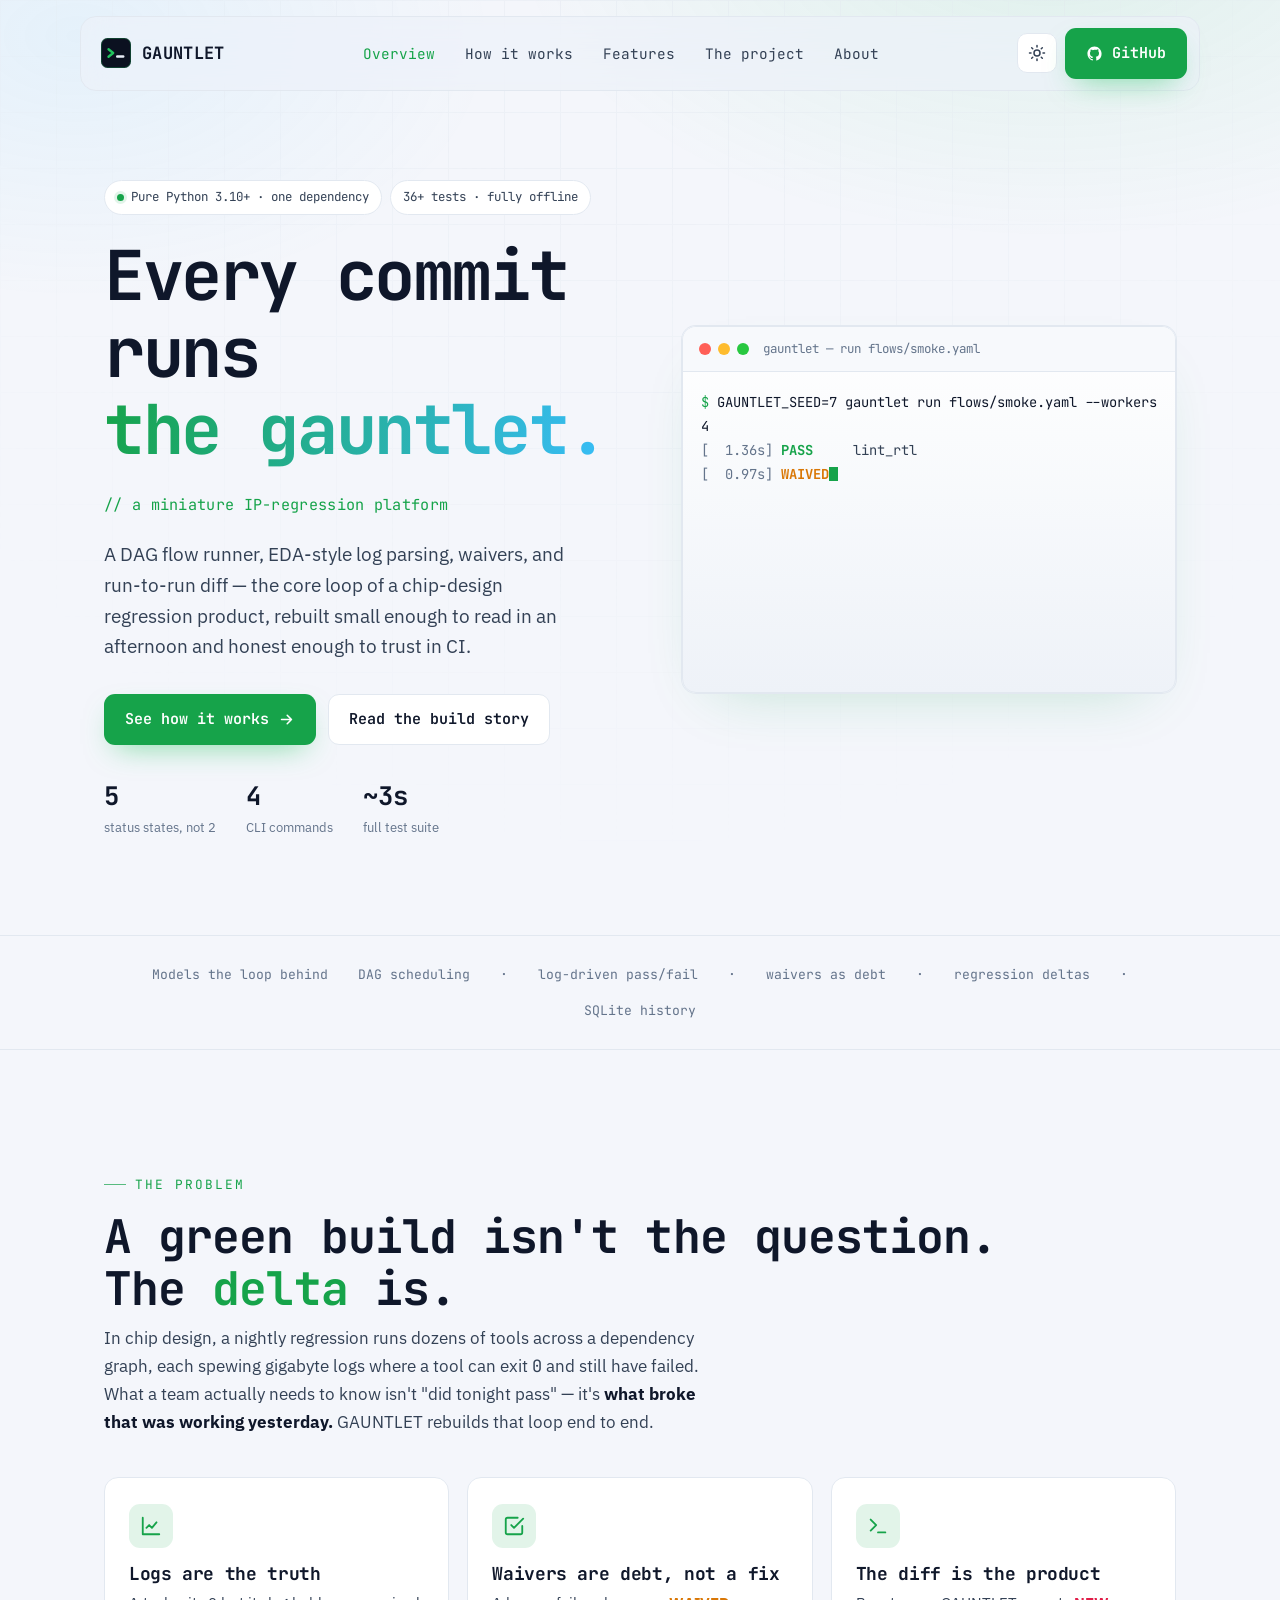
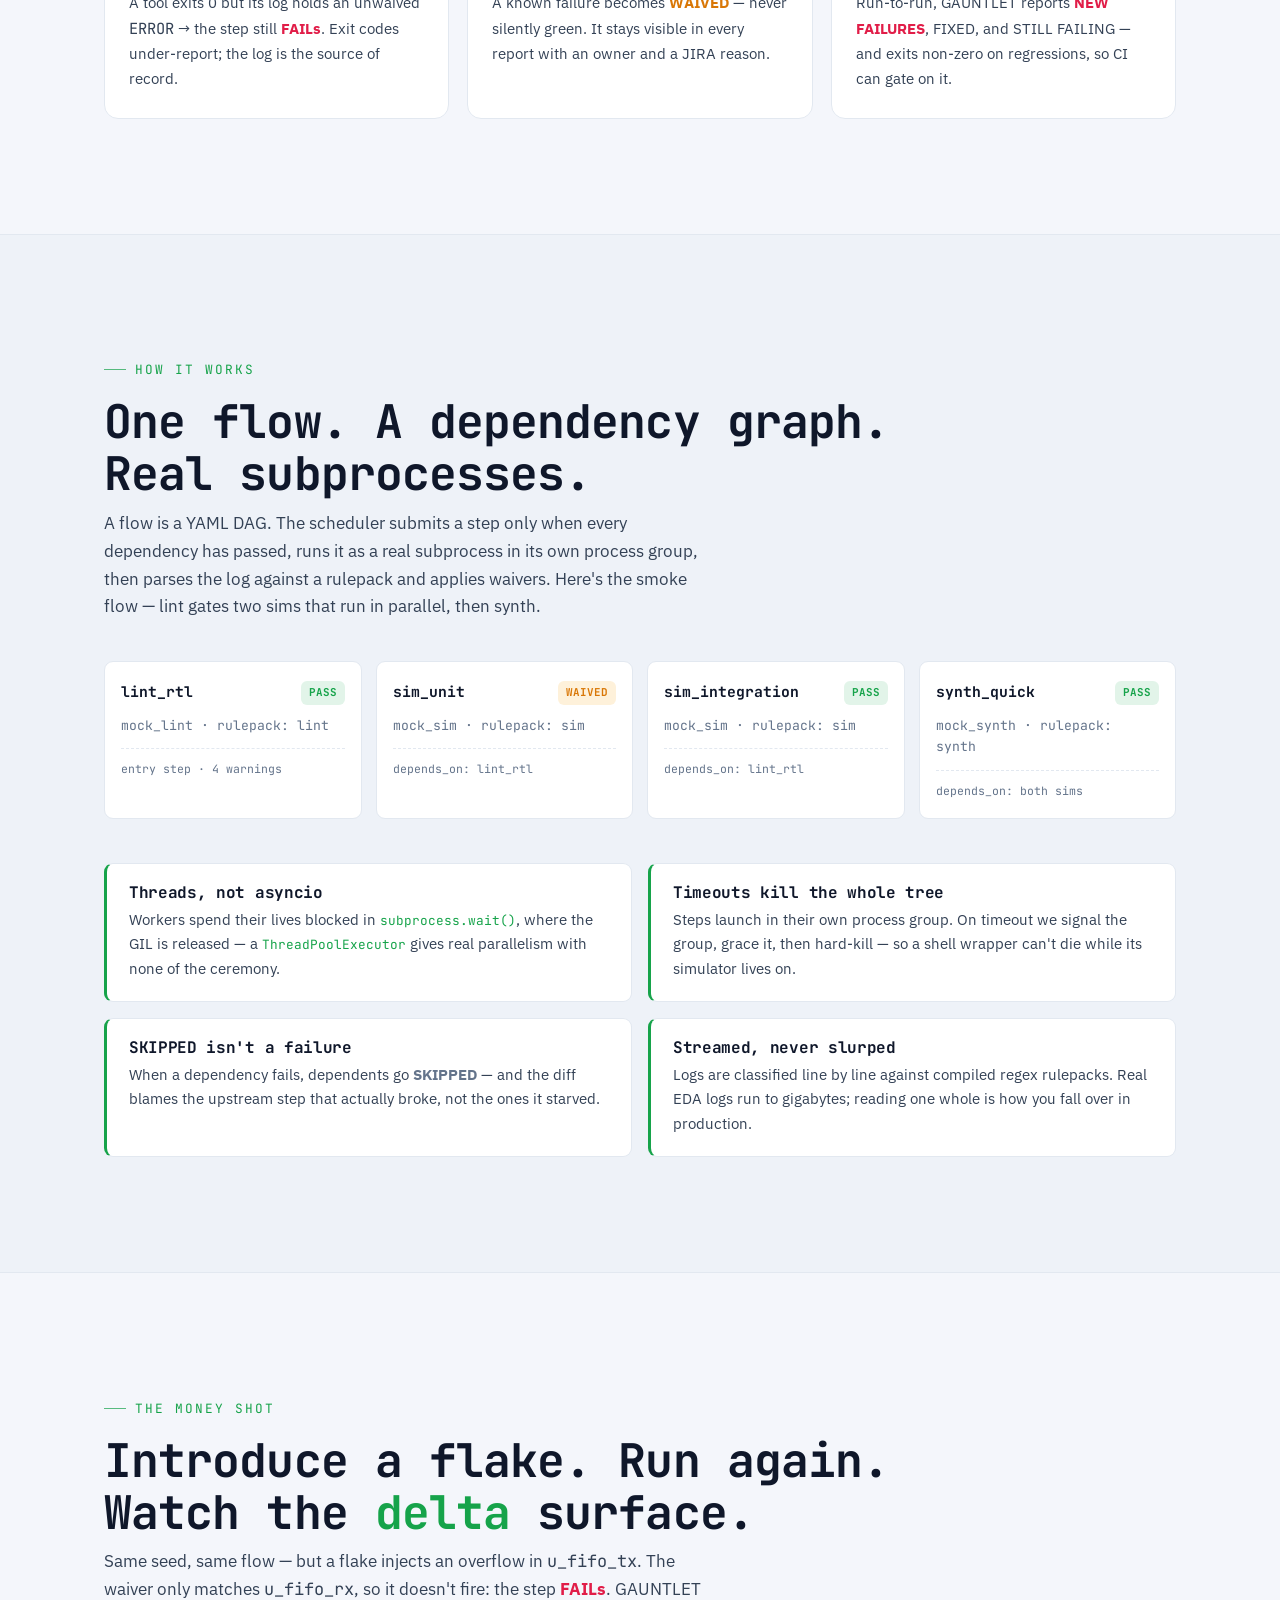
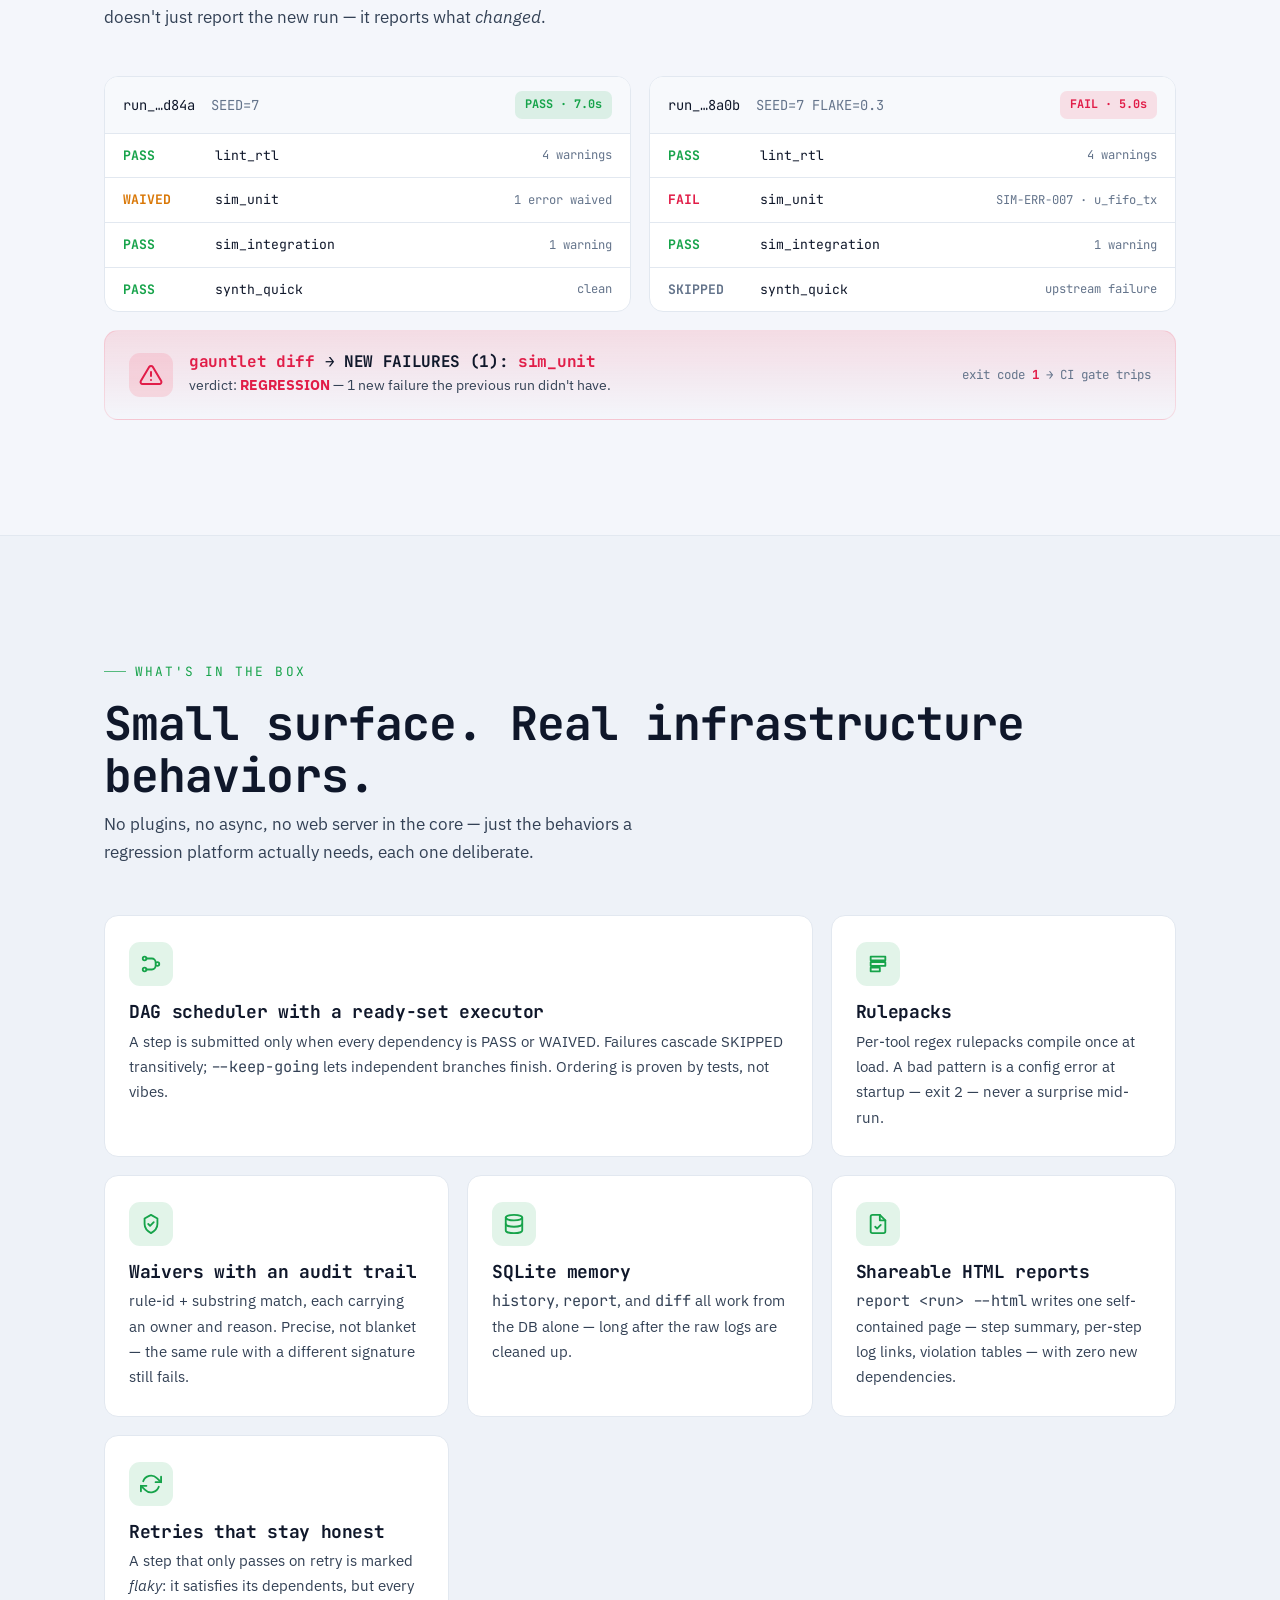
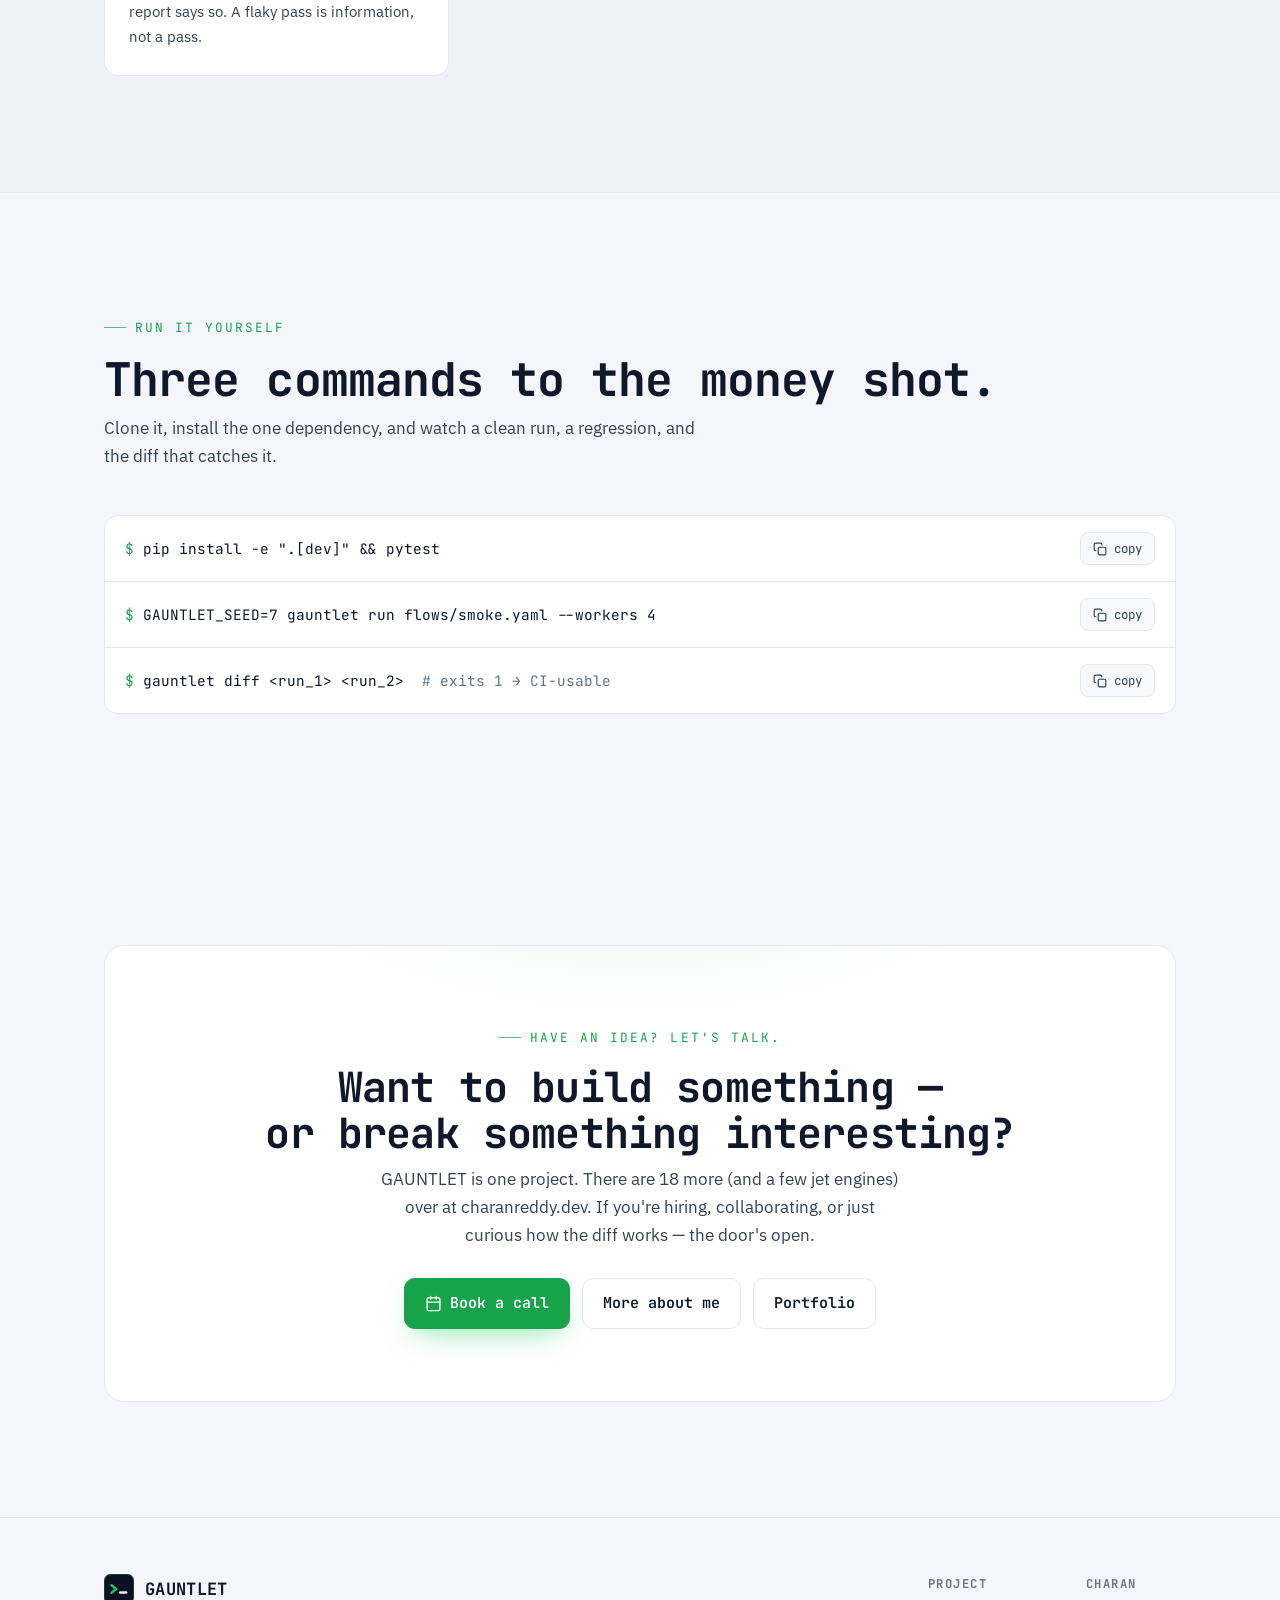
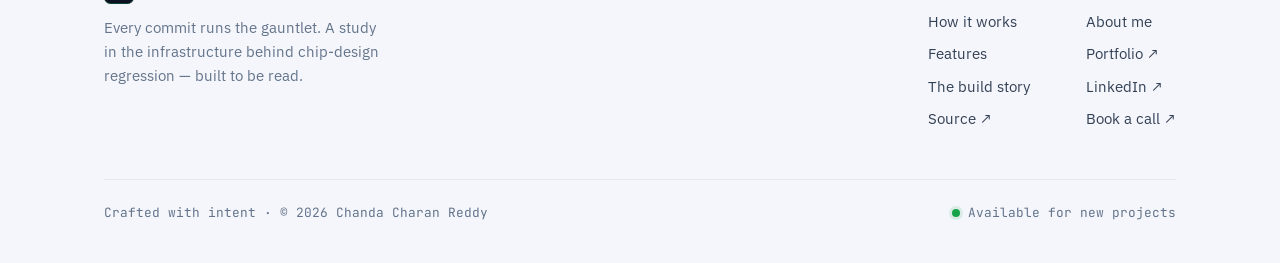
==== web/index.html @ 0a45bc00 "Add base styles for GAUNTLET design system with dark and light themes" ====
<!DOCTYPE html>
<html lang="en" data-theme="dark">
<head>
<meta charset="utf-8">
<meta name="viewport" content="width=device-width, initial-scale=1">
<title>GAUNTLET — every commit runs the gauntlet</title>
<meta name="description" content="A miniature IP-regression platform: a DAG flow runner, EDA-style log parsing, waivers, and run-to-run diff — in pure Python. Every commit runs the gauntlet.">
<meta name="author" content="Chanda Charan Reddy">
<meta name="theme-color" content="#070b14">

<meta property="og:type" content="website">
<meta property="og:title" content="GAUNTLET — every commit runs the gauntlet">
<meta property="og:description" content="A miniature IP-regression platform in pure Python: DAG flow runner, EDA-style log parsing, waivers, and run-to-run diff.">
<meta property="og:image" content="og.png">
<meta property="og:url" content="https://charanreddy.dev">
<meta name="twitter:card" content="summary_large_image">
<meta name="twitter:title" content="GAUNTLET — every commit runs the gauntlet">
<meta name="twitter:description" content="A miniature IP-regression platform in pure Python: DAG flow runner, EDA log parsing, waivers, run-to-run diff.">
<meta name="twitter:image" content="og.png">

<link rel="icon" href="favicon.svg" type="image/svg+xml">
<link rel="preconnect" href="https://fonts.googleapis.com">
<link rel="preconnect" href="https://fonts.gstatic.com" crossorigin>
<link href="https://fonts.googleapis.com/css2?family=IBM+Plex+Sans:wght@300;400;500;600&family=JetBrains+Mono:wght@400;500;600;700&display=swap" rel="stylesheet">
<link rel="stylesheet" href="styles.css">
</head>
<body>

<!-- ============================================================ NAV -->
<nav class="nav" id="nav" aria-label="Primary">
  <a class="brand" href="index.html" aria-label="GAUNTLET home">
    <svg class="logo" viewBox="0 0 64 64" aria-hidden="true"><rect width="64" height="64" rx="14" fill="#0b1120"/><rect x="1" y="1" width="62" height="62" rx="13" fill="none" stroke="#22c55e" stroke-opacity="0.4" stroke-width="1.5"/><path d="M16 24 L26 32 L16 40" fill="none" stroke="#22c55e" stroke-width="5" stroke-linecap="round" stroke-linejoin="round"/><rect x="32" y="37" width="18" height="5" rx="2.5" fill="#e8edf6"/></svg>
    GAUNTLET
  </a>
  <div class="nav-links" id="navLinks">
    <a href="index.html" aria-current="page">Overview</a>
    <a href="index.html#how">How it works</a>
    <a href="index.html#features">Features</a>
    <a href="project.html">The project</a>
    <a href="about.html">About</a>
  </div>
  <div class="nav-actions">
    <button class="icon-btn theme-toggle" id="themeToggle" type="button" aria-label="Toggle color theme">
      <svg class="moon" viewBox="0 0 24 24" fill="none" stroke="currentColor" stroke-width="2" stroke-linecap="round" stroke-linejoin="round" aria-hidden="true"><path d="M21 12.79A9 9 0 1 1 11.21 3 7 7 0 0 0 21 12.79z"/></svg>
      <svg class="sun" viewBox="0 0 24 24" fill="none" stroke="currentColor" stroke-width="2" stroke-linecap="round" stroke-linejoin="round" aria-hidden="true"><circle cx="12" cy="12" r="4"/><path d="M12 2v2M12 20v2M4.9 4.9l1.4 1.4M17.7 17.7l1.4 1.4M2 12h2M20 12h2M4.9 19.1l1.4-1.4M17.7 6.3l1.4-1.4"/></svg>
    </button>
    <a class="btn btn-primary" href="https://github.com/charanreddy-27" target="_blank" rel="noopener">
      <svg viewBox="0 0 24 24" fill="currentColor" aria-hidden="true"><path d="M12 2C6.48 2 2 6.58 2 12.26c0 4.5 2.87 8.32 6.84 9.67.5.1.68-.22.68-.49 0-.24-.01-.87-.01-1.71-2.78.62-3.37-1.37-3.37-1.37-.45-1.18-1.11-1.5-1.11-1.5-.91-.64.07-.62.07-.62 1 .07 1.53 1.06 1.53 1.06.89 1.56 2.34 1.11 2.91.85.09-.66.35-1.11.63-1.36-2.22-.26-4.56-1.14-4.56-5.07 0-1.12.39-2.03 1.03-2.75-.1-.26-.45-1.3.1-2.71 0 0 .84-.28 2.75 1.05A9.36 9.36 0 0 1 12 6.84c.85 0 1.71.12 2.51.34 1.91-1.33 2.75-1.05 2.75-1.05.55 1.41.2 2.45.1 2.71.64.72 1.03 1.63 1.03 2.75 0 3.94-2.34 4.81-4.57 5.06.36.32.68.94.68 1.9 0 1.37-.01 2.48-.01 2.82 0 .27.18.6.69.49A10.03 10.03 0 0 0 22 12.26C22 6.58 17.52 2 12 2z"/></svg>
      GitHub
    </a>
    <button class="icon-btn nav-toggle" id="navToggle" type="button" aria-label="Toggle menu" aria-expanded="false">
      <svg viewBox="0 0 24 24" fill="none" stroke="currentColor" stroke-width="2" stroke-linecap="round" aria-hidden="true"><path d="M3 6h18M3 12h18M3 18h18"/></svg>
    </button>
  </div>
</nav>

<!-- =========================================================== HERO -->
<header class="hero">
  <div class="wrap hero-grid">
    <div class="hero-copy">
      <div class="badge-row">
        <span class="pill"><span class="dot"></span>Pure Python 3.10+ · one dependency</span>
        <span class="pill">36+ tests · fully offline</span>
      </div>
      <h1>Every commit runs<br><span class="grad">the gauntlet.</span></h1>
      <p class="hero-tag">// a miniature IP-regression platform</p>
      <p class="hero-lead">
        A DAG flow runner, EDA-style log parsing, waivers, and run-to-run diff —
        the core loop of a chip-design regression product, rebuilt small enough
        to read in an afternoon and honest enough to trust in CI.
      </p>
      <div class="hero-cta">
        <a class="btn btn-primary" href="#how">
          See how it works
          <svg viewBox="0 0 24 24" fill="none" stroke="currentColor" stroke-width="2.2" stroke-linecap="round" stroke-linejoin="round" aria-hidden="true"><path d="M5 12h14M13 6l6 6-6 6"/></svg>
        </a>
        <a class="btn btn-ghost" href="project.html">Read the build story</a>
      </div>
      <div class="hero-stats">
        <div class="stat"><div class="n">5</div><div class="l">status states, not 2</div></div>
        <div class="stat"><div class="n">4</div><div class="l">CLI commands</div></div>
        <div class="stat"><div class="n">~3s</div><div class="l">full test suite</div></div>
      </div>
    </div>

    <div class="hero-visual">
      <div class="terminal" aria-hidden="true">
        <div class="term-bar">
          <span class="term-dots"><i></i><i></i><i></i></span>
          <span class="term-title">gauntlet — run flows/smoke.yaml</span>
        </div>
        <div class="term-body" id="termBody"></div>
      </div>
    </div>
  </div>
</header>

<!-- ========================================================== TRUST -->
<div class="trust">
  <div class="wrap trust-row">
    <span class="t">Models the loop behind</span>
    <span class="t">DAG scheduling</span>
    <span class="t">·</span>
    <span class="t">log-driven pass/fail</span>
    <span class="t">·</span>
    <span class="t">waivers as debt</span>
    <span class="t">·</span>
    <span class="t">regression deltas</span>
    <span class="t">·</span>
    <span class="t">SQLite history</span>
  </div>
</div>

<!-- ==================================================== WHAT / PROBLEM -->
<section id="what">
  <div class="wrap">
    <span class="eyebrow">The problem</span>
    <h2 class="section-title">A green build isn't the question.<br>The <span class="text-green">delta</span> is.</h2>
    <p class="section-lead">
      In chip design, a nightly regression runs dozens of tools across a
      dependency graph, each spewing gigabyte logs where a tool can exit
      <code>0</code> and still have failed. What a team actually needs to know
      isn't "did tonight pass" — it's <strong class="text-strong">what broke that
      was working yesterday.</strong> GAUNTLET rebuilds that loop end to end.
    </p>

    <div class="feature-grid notes-intro" style="margin-top:40px">
      <div class="card reveal">
        <div class="ic"><svg viewBox="0 0 24 24" fill="none" stroke="currentColor" stroke-width="2" stroke-linecap="round" stroke-linejoin="round"><path d="M3 3v18h18"/><path d="M7 14l3-3 3 3 5-6"/></svg></div>
        <h3>Logs are the truth</h3>
        <p>A tool exits 0 but its log holds an unwaived <code>ERROR</code> → the step still <span class="st st-fail">FAILs</span>. Exit codes under-report; the log is the source of record.</p>
      </div>
      <div class="card reveal">
        <div class="ic"><svg viewBox="0 0 24 24" fill="none" stroke="currentColor" stroke-width="2" stroke-linecap="round" stroke-linejoin="round"><path d="M9 11l3 3L22 4"/><path d="M21 12v7a2 2 0 0 1-2 2H5a2 2 0 0 1-2-2V5a2 2 0 0 1 2-2h11"/></svg></div>
        <h3>Waivers are debt, not a fix</h3>
        <p>A known failure becomes <span class="st st-waived">WAIVED</span> — never silently green. It stays visible in every report with an owner and a JIRA reason.</p>
      </div>
      <div class="card reveal">
        <div class="ic"><svg viewBox="0 0 24 24" fill="none" stroke="currentColor" stroke-width="2" stroke-linecap="round" stroke-linejoin="round"><path d="M4 17l6-6-6-6M12 19h8"/></svg></div>
        <h3>The diff is the product</h3>
        <p>Run-to-run, GAUNTLET reports <span class="st st-fail">NEW FAILURES</span>, FIXED, and STILL FAILING — and exits non-zero on regressions, so CI can gate on it.</p>
      </div>
    </div>
  </div>
</section>

<!-- ==================================================== HOW IT WORKS -->
<section id="how" style="background:var(--bg-2);border-top:1px solid var(--border);border-bottom:1px solid var(--border)">
  <div class="wrap">
    <span class="eyebrow">How it works</span>
    <h2 class="section-title">One flow. A dependency graph.<br>Real subprocesses.</h2>
    <p class="section-lead">
      A flow is a YAML DAG. The scheduler submits a step only when every
      dependency has passed, runs it as a real subprocess in its own process
      group, then parses the log against a rulepack and applies waivers. Here's
      the smoke flow — lint gates two sims that run in parallel, then synth.
    </p>

    <div class="pipe">
      <div class="node reveal">
        <div class="n-top"><span class="n-id">lint_rtl</span><span class="badge b-pass">PASS</span></div>
        <div class="n-tool">mock_lint · rulepack: lint</div>
        <div class="n-dep">entry step · 4 warnings</div>
      </div>
      <div class="node reveal">
        <div class="n-top"><span class="n-id">sim_unit</span><span class="badge b-waived">WAIVED</span></div>
        <div class="n-tool">mock_sim · rulepack: sim</div>
        <div class="n-dep">depends_on: lint_rtl</div>
      </div>
      <div class="node reveal">
        <div class="n-top"><span class="n-id">sim_integration</span><span class="badge b-pass">PASS</span></div>
        <div class="n-tool">mock_sim · rulepack: sim</div>
        <div class="n-dep">depends_on: lint_rtl</div>
      </div>
      <div class="node reveal">
        <div class="n-top"><span class="n-id">synth_quick</span><span class="badge b-pass">PASS</span></div>
        <div class="n-tool">mock_synth · rulepack: synth</div>
        <div class="n-dep">depends_on: both sims</div>
      </div>
    </div>

    <div class="notes">
      <div class="note reveal">
        <h4>Threads, not asyncio</h4>
        <p>Workers spend their lives blocked in <code>subprocess.wait()</code>, where the GIL is released — a <code>ThreadPoolExecutor</code> gives real parallelism with none of the ceremony.</p>
      </div>
      <div class="note reveal">
        <h4>Timeouts kill the whole tree</h4>
        <p>Steps launch in their own process group. On timeout we signal the group, grace it, then hard-kill — so a shell wrapper can't die while its simulator lives on.</p>
      </div>
      <div class="note reveal">
        <h4>SKIPPED isn't a failure</h4>
        <p>When a dependency fails, dependents go <span class="st st-skipped">SKIPPED</span> — and the diff blames the upstream step that actually broke, not the ones it starved.</p>
      </div>
      <div class="note reveal">
        <h4>Streamed, never slurped</h4>
        <p>Logs are classified line by line against compiled regex rulepacks. Real EDA logs run to gigabytes; reading one whole is how you fall over in production.</p>
      </div>
    </div>
  </div>
</section>

<!-- =================================================== THE MONEY SHOT -->
<section id="diff">
  <div class="wrap">
    <span class="eyebrow">The money shot</span>
    <h2 class="section-title">Introduce a flake. Run again.<br>Watch the <span class="text-green">delta</span> surface.</h2>
    <p class="section-lead">
      Same seed, same flow — but a flake injects an overflow in <code>u_fifo_tx</code>.
      The waiver only matches <code>u_fifo_rx</code>, so it doesn't fire: the step
      <span class="st st-fail">FAILs</span>. GAUNTLET doesn't just report the new run —
      it reports what <em>changed</em>.
    </p>

    <div class="moneyshot">
      <div class="run-card reveal">
        <div class="run-head">
          <span class="rc-title">run_…d84a &nbsp;<span class="dim" style="color:var(--muted)">SEED=7</span></span>
          <span class="verdict v-pass">PASS · 7.0s</span>
        </div>
        <table class="run-table">
          <tr><td class="tstatus"><span class="st st-pass">PASS</span></td><td class="tstep">lint_rtl</td><td class="tnote">4 warnings</td></tr>
          <tr><td class="tstatus"><span class="st st-waived">WAIVED</span></td><td class="tstep">sim_unit</td><td class="tnote">1 error waived</td></tr>
          <tr><td class="tstatus"><span class="st st-pass">PASS</span></td><td class="tstep">sim_integration</td><td class="tnote">1 warning</td></tr>
          <tr><td class="tstatus"><span class="st st-pass">PASS</span></td><td class="tstep">synth_quick</td><td class="tnote">clean</td></tr>
        </table>
      </div>

      <div class="run-card reveal">
        <div class="run-head">
          <span class="rc-title">run_…8a0b &nbsp;<span class="dim" style="color:var(--muted)">SEED=7 FLAKE=0.3</span></span>
          <span class="verdict v-fail">FAIL · 5.0s</span>
        </div>
        <table class="run-table">
          <tr><td class="tstatus"><span class="st st-pass">PASS</span></td><td class="tstep">lint_rtl</td><td class="tnote">4 warnings</td></tr>
          <tr><td class="tstatus"><span class="st st-fail">FAIL</span></td><td class="tstep">sim_unit</td><td class="tnote">SIM-ERR-007 · u_fifo_tx</td></tr>
          <tr><td class="tstatus"><span class="st st-pass">PASS</span></td><td class="tstep">sim_integration</td><td class="tnote">1 warning</td></tr>
          <tr><td class="tstatus"><span class="st st-skipped">SKIPPED</span></td><td class="tstep">synth_quick</td><td class="tnote">upstream failure</td></tr>
        </table>
      </div>

      <div class="diff-banner reveal">
        <div class="db-left">
          <span class="db-ic"><svg viewBox="0 0 24 24" fill="none" stroke="currentColor" stroke-width="2" stroke-linecap="round" stroke-linejoin="round" aria-hidden="true"><path d="M12 9v4M12 17h.01"/><path d="M10.29 3.86 1.82 18a2 2 0 0 0 1.71 3h16.94a2 2 0 0 0 1.71-3L13.71 3.86a2 2 0 0 0-3.42 0z"/></svg></span>
          <div>
            <h4><code>gauntlet diff</code> → NEW FAILURES (1): <code>sim_unit</code></h4>
            <p>verdict: <strong style="color:var(--red)">REGRESSION</strong> — 1 new failure the previous run didn't have.</p>
          </div>
        </div>
        <div class="diff-exit">exit code <b>1</b> → CI gate trips</div>
      </div>
    </div>
  </div>
</section>

<!-- ======================================================= FEATURES -->
<section id="features" style="background:var(--bg-2);border-top:1px solid var(--border);border-bottom:1px solid var(--border)">
  <div class="wrap">
    <span class="eyebrow">What's in the box</span>
    <h2 class="section-title">Small surface. Real infrastructure behaviors.</h2>
    <p class="section-lead">No plugins, no async, no web server in the core — just the behaviors a regression platform actually needs, each one deliberate.</p>

    <div class="feature-grid">
      <div class="card span-2 reveal">
        <div class="ic"><svg viewBox="0 0 24 24" fill="none" stroke="currentColor" stroke-width="2" stroke-linecap="round" stroke-linejoin="round"><circle cx="5" cy="6" r="2"/><circle cx="5" cy="18" r="2"/><circle cx="19" cy="12" r="2"/><path d="M7 6h6a4 4 0 0 1 4 4M7 18h6a4 4 0 0 0 4-4"/></svg></div>
        <h3>DAG scheduler with a ready-set executor</h3>
        <p>A step is submitted only when every dependency is PASS or WAIVED. Failures cascade SKIPPED transitively; <code>--keep-going</code> lets independent branches finish. Ordering is proven by tests, not vibes.</p>
      </div>
      <div class="card reveal">
        <div class="ic"><svg viewBox="0 0 24 24" fill="none" stroke="currentColor" stroke-width="2" stroke-linecap="round" stroke-linejoin="round"><path d="M4 4h16v4H4zM4 10h16v4H4zM4 16h10v4H4z"/></svg></div>
        <h3>Rulepacks</h3>
        <p>Per-tool regex rulepacks compile once at load. A bad pattern is a config error at startup — exit 2 — never a surprise mid-run.</p>
      </div>
      <div class="card reveal">
        <div class="ic"><svg viewBox="0 0 24 24" fill="none" stroke="currentColor" stroke-width="2" stroke-linecap="round" stroke-linejoin="round"><path d="M12 2l7 4v6c0 5-3.5 8-7 10-3.5-2-7-5-7-10V6z"/><path d="M9 12l2 2 4-4"/></svg></div>
        <h3>Waivers with an audit trail</h3>
        <p>rule-id + substring match, each carrying an owner and reason. Precise, not blanket — the same rule with a different signature still fails.</p>
      </div>
      <div class="card reveal">
        <div class="ic"><svg viewBox="0 0 24 24" fill="none" stroke="currentColor" stroke-width="2" stroke-linecap="round" stroke-linejoin="round"><ellipse cx="12" cy="5" rx="9" ry="3"/><path d="M3 5v14c0 1.7 4 3 9 3s9-1.3 9-3V5"/><path d="M3 12c0 1.7 4 3 9 3s9-1.3 9-3"/></svg></div>
        <h3>SQLite memory</h3>
        <p><code>history</code>, <code>report</code>, and <code>diff</code> all work from the DB alone — long after the raw logs are cleaned up.</p>
      </div>
      <div class="card reveal">
        <div class="ic"><svg viewBox="0 0 24 24" fill="none" stroke="currentColor" stroke-width="2" stroke-linecap="round" stroke-linejoin="round"><path d="M14 2H6a2 2 0 0 0-2 2v16a2 2 0 0 0 2 2h12a2 2 0 0 0 2-2V8z"/><path d="M14 2v6h6M9 15l2 2 4-4"/></svg></div>
        <h3>Shareable HTML reports</h3>
        <p><code>report &lt;run&gt; --html</code> writes one self-contained page — step summary, per-step log links, violation tables — with zero new dependencies.</p>
      </div>
      <div class="card reveal">
        <div class="ic"><svg viewBox="0 0 24 24" fill="none" stroke="currentColor" stroke-width="2" stroke-linecap="round" stroke-linejoin="round"><path d="M23 4v6h-6M1 20v-6h6"/><path d="M3.5 9a9 9 0 0 1 14.9-3.4L23 10M1 14l4.6 4.4A9 9 0 0 0 20.5 15"/></svg></div>
        <h3>Retries that stay honest</h3>
        <p>A step that only passes on retry is marked <em>flaky</em>: it satisfies its dependents, but every report says so. A flaky pass is information, not a pass.</p>
      </div>
    </div>
  </div>
</section>

<!-- ==================================================== QUICKSTART -->
<section id="quickstart">
  <div class="wrap">
    <span class="eyebrow">Run it yourself</span>
    <h2 class="section-title">Three commands to the money shot.</h2>
    <p class="section-lead">Clone it, install the one dependency, and watch a clean run, a regression, and the diff that catches it.</p>

    <div class="install">
      <div class="il">
        <span class="txt"><span class="p">$</span> <span class="c">pip install -e ".[dev]" &amp;&amp; pytest</span></span>
        <button class="copy-btn" type="button" data-copy='pip install -e ".[dev]" && pytest'><svg viewBox="0 0 24 24" fill="none" stroke="currentColor" stroke-width="2" stroke-linecap="round" stroke-linejoin="round"><rect x="9" y="9" width="13" height="13" rx="2"/><path d="M5 15H4a2 2 0 0 1-2-2V4a2 2 0 0 1 2-2h9a2 2 0 0 1 2 2v1"/></svg>copy</button>
      </div>
      <div class="il">
        <span class="txt"><span class="p">$</span> <span class="c">GAUNTLET_SEED=7 gauntlet run flows/smoke.yaml --workers 4</span></span>
        <button class="copy-btn" type="button" data-copy="GAUNTLET_SEED=7 gauntlet run flows/smoke.yaml --workers 4"><svg viewBox="0 0 24 24" fill="none" stroke="currentColor" stroke-width="2" stroke-linecap="round" stroke-linejoin="round"><rect x="9" y="9" width="13" height="13" rx="2"/><path d="M5 15H4a2 2 0 0 1-2-2V4a2 2 0 0 1 2-2h9a2 2 0 0 1 2 2v1"/></svg>copy</button>
      </div>
      <div class="il">
        <span class="txt"><span class="p">$</span> <span class="c">gauntlet diff &lt;run_1&gt; &lt;run_2&gt;&nbsp;&nbsp;<span style="color:var(--muted)"># exits 1 → CI-usable</span></span></span>
        <button class="copy-btn" type="button" data-copy="gauntlet diff <run_1> <run_2>"><svg viewBox="0 0 24 24" fill="none" stroke="currentColor" stroke-width="2" stroke-linecap="round" stroke-linejoin="round"><rect x="9" y="9" width="13" height="13" rx="2"/><path d="M5 15H4a2 2 0 0 1-2-2V4a2 2 0 0 1 2-2h9a2 2 0 0 1 2 2v1"/></svg>copy</button>
      </div>
    </div>
  </div>
</section>

<!-- ========================================================= CTA -->
<section id="cta">
  <div class="wrap">
    <div class="cta-band reveal">
      <span class="eyebrow" style="justify-content:center">Have an idea? Let's talk.</span>
      <h2>Want to build something —<br>or break something interesting?</h2>
      <p>GAUNTLET is one project. There are 18 more (and a few jet engines) over at charanreddy.dev. If you're hiring, collaborating, or just curious how the diff works — the door's open.</p>
      <div class="cta-actions">
        <a class="btn btn-primary" href="https://cal.com/charanreddy-27/30min" target="_blank" rel="noopener">
          <svg viewBox="0 0 24 24" fill="none" stroke="currentColor" stroke-width="2" stroke-linecap="round" stroke-linejoin="round" aria-hidden="true"><rect x="3" y="4" width="18" height="18" rx="2"/><path d="M16 2v4M8 2v4M3 10h18"/></svg>
          Book a call
        </a>
        <a class="btn btn-ghost" href="about.html">More about me</a>
        <a class="btn btn-ghost" href="https://www.charanreddy.dev" target="_blank" rel="noopener">Portfolio</a>
      </div>
    </div>
  </div>
</section>

<!-- ====================================================== FOOTER -->
<footer class="footer">
  <div class="wrap">
    <div class="footer-grid">
      <div>
        <a class="brand" href="index.html">
          <svg class="logo" viewBox="0 0 64 64" aria-hidden="true"><rect width="64" height="64" rx="14" fill="#0b1120"/><rect x="1" y="1" width="62" height="62" rx="13" fill="none" stroke="#22c55e" stroke-opacity="0.4" stroke-width="1.5"/><path d="M16 24 L26 32 L16 40" fill="none" stroke="#22c55e" stroke-width="5" stroke-linecap="round" stroke-linejoin="round"/><rect x="32" y="37" width="18" height="5" rx="2.5" fill="#e8edf6"/></svg>
          GAUNTLET
        </a>
        <p class="f-tag">Every commit runs the gauntlet. A study in the infrastructure behind chip-design regression — built to be read.</p>
      </div>
      <div class="f-cols">
        <div class="f-col">
          <h5>Project</h5>
          <a href="index.html#how">How it works</a>
          <a href="index.html#features">Features</a>
          <a href="project.html">The build story</a>
          <a href="https://github.com/charanreddy-27" target="_blank" rel="noopener">Source ↗</a>
        </div>
        <div class="f-col">
          <h5>Charan</h5>
          <a href="about.html">About me</a>
          <a href="https://www.charanreddy.dev" target="_blank" rel="noopener">Portfolio ↗</a>
          <a href="https://www.linkedin.com/in/chandacharanreddy/" target="_blank" rel="noopener">LinkedIn ↗</a>
          <a href="https://cal.com/charanreddy-27/30min" target="_blank" rel="noopener">Book a call ↗</a>
        </div>
      </div>
    </div>
    <div class="footer-base">
      <span>Crafted with intent · © 2026 Chanda Charan Reddy</span>
      <span class="avail"><span class="dot"></span>Available for new projects</span>
    </div>
  </div>
</footer>

<script src="main.js"></script>
</body>
</html>
---- web/styles.css ----
/* ============================================================================
   GAUNTLET — design system
   Terminal-grade dark-first aesthetic. Palette and status colors are lifted
   straight from the CLI (green PASS, red FAIL, amber WAIVED, purple TIMEOUT).
   Fonts: JetBrains Mono (structure) + IBM Plex Sans (prose).
   ========================================================================== */

:root {
  /* surfaces */
  --bg: #070b14;
  --bg-2: #0b1120;
  --surface: #0f1729;
  --surface-2: #131c30;
  --elevated: #172136;
  --border: rgba(148, 163, 184, 0.14);
  --border-strong: rgba(148, 163, 184, 0.26);

  /* text */
  --text: #e8edf6;
  --text-2: #aab6c9;
  --muted: #7d8aa0;

  /* brand + status (same semantics as the terminal report) */
  --green: #22c55e;
  --green-soft: rgba(34, 197, 94, 0.14);
  --red: #f43f5e;
  --red-soft: rgba(244, 63, 94, 0.14);
  --amber: #f59e0b;
  --amber-soft: rgba(245, 158, 11, 0.15);
  --purple: #a855f7;
  --purple-soft: rgba(168, 85, 247, 0.15);
  --slate: #64748b;
  --slate-soft: rgba(100, 116, 139, 0.16);
  --cyan: #38bdf8;

  /* type */
  --font-mono: "JetBrains Mono", ui-monospace, "SF Mono", Menlo, Consolas, monospace;
  --font-sans: "IBM Plex Sans", -apple-system, BlinkMacSystemFont, "Segoe UI", sans-serif;

  /* geometry */
  --radius: 14px;
  --radius-sm: 9px;
  --maxw: 1120px;
  --shadow: 0 24px 60px -24px rgba(0, 0, 0, 0.75);
  --shadow-glow: 0 0 0 1px var(--border), 0 30px 80px -30px rgba(34, 197, 94, 0.25);

  --ease: cubic-bezier(0.22, 1, 0.36, 1);
}

:root[data-theme="light"] {
  --bg: #f4f6fb;
  --bg-2: #eef2f8;
  --surface: #ffffff;
  --surface-2: #f7f9fc;
  --elevated: #ffffff;
  --border: #e2e8f0;
  --border-strong: #cbd5e1;
  --text: #0f172a;
  --text-2: #334155;
  --muted: #64748b;
  --green-soft: rgba(22, 163, 74, 0.12);
  --green: #16a34a;
  --red: #e11d48;
  --amber: #d97706;
  --purple: #9333ea;
  --shadow: 0 24px 50px -28px rgba(15, 23, 42, 0.35);
  --shadow-glow: 0 0 0 1px var(--border), 0 24px 60px -34px rgba(22, 163, 74, 0.28);
}

/* ------------------------------------------------------------------ base */
*,
*::before,
*::after { box-sizing: border-box; }

html { scroll-behavior: smooth; -webkit-text-size-adjust: 100%; }

@media (prefers-reduced-motion: reduce) {
  html { scroll-behavior: auto; }
  *, *::before, *::after {
    animation-duration: 0.001ms !important;
    animation-iteration-count: 1 !important;
    transition-duration: 0.001ms !important;
  }
}

body {
  margin: 0;
  font-family: var(--font-sans);
  font-size: 17px;
  line-height: 1.65;
  color: var(--text-2);
  background: var(--bg);
  -webkit-font-smoothing: antialiased;
  overflow-x: hidden;
}

/* ambient grid + glow, sits behind everything */
body::before {
  content: "";
  position: fixed;
  inset: 0;
  z-index: -2;
  background:
    radial-gradient(900px 520px at 82% -8%, rgba(34, 197, 94, 0.10), transparent 60%),
    radial-gradient(760px 480px at 6% 4%, rgba(56, 189, 248, 0.08), transparent 55%);
  pointer-events: none;
}
body::after {
  content: "";
  position: fixed;
  inset: 0;
  z-index: -2;
  background-image:
    linear-gradient(var(--border) 1px, transparent 1px),
    linear-gradient(90deg, var(--border) 1px, transparent 1px);
  background-size: 56px 56px;
  mask-image: radial-gradient(circle at 50% 0%, #000 0%, transparent 78%);
  opacity: 0.5;
  pointer-events: none;
}

h1, h2, h3, h4 {
  font-family: var(--font-mono);
  color: var(--text);
  line-height: 1.12;
  letter-spacing: -0.02em;
  margin: 0 0 0.5em;
  font-weight: 700;
  overflow-wrap: break-word;
}

/* Grid/flex children default to min-width:auto, which lets a long
   unbreakable line (e.g. the terminal title) push the whole page wider
   than the viewport. Letting them shrink to 0 keeps mobile overflow-free. */
.hero-grid > *,
.about-grid > *,
.moneyshot > *,
.term-bar,
.install .il { min-width: 0; }

p { margin: 0 0 1rem; }
a { color: inherit; text-decoration: none; }

code, .mono { font-family: var(--font-mono); }

::selection { background: var(--green-soft); color: var(--text); }

:focus-visible {
  outline: 2px solid var(--green);
  outline-offset: 3px;
  border-radius: 4px;
}

/* ------------------------------------------------------------ layout */
.wrap { width: 100%; max-width: var(--maxw); margin: 0 auto; padding: 0 24px; }

section { padding: clamp(64px, 9vw, 128px) 0; position: relative; }

.eyebrow {
  font-family: var(--font-mono);
  font-size: 0.8rem;
  letter-spacing: 0.16em;
  text-transform: uppercase;
  color: var(--green);
  display: inline-flex;
  align-items: center;
  gap: 0.55rem;
  margin-bottom: 1rem;
}
.eyebrow::before {
  content: "";
  width: 22px;
  height: 1px;
  background: var(--green);
  opacity: 0.7;
}

.section-title { font-size: clamp(1.9rem, 4vw, 2.9rem); margin-bottom: 0.6rem; }
.section-lead { max-width: 60ch; color: var(--text-2); font-size: 1.06rem; }

.text-green { color: var(--green); }
.text-strong { color: var(--text); }

/* --------------------------------------------------------------- nav */
.nav {
  position: fixed;
  top: 16px;
  left: 50%;
  transform: translateX(-50%);
  width: calc(100% - 32px);
  max-width: var(--maxw);
  z-index: 50;
  display: flex;
  align-items: center;
  justify-content: space-between;
  gap: 16px;
  padding: 11px 12px 11px 20px;
  border: 1px solid var(--border);
  border-radius: 16px;
  background: color-mix(in srgb, var(--bg-2) 72%, transparent);
  backdrop-filter: blur(16px) saturate(140%);
  -webkit-backdrop-filter: blur(16px) saturate(140%);
  transition: box-shadow 0.3s var(--ease), border-color 0.3s var(--ease);
}
.nav.scrolled { box-shadow: var(--shadow); border-color: var(--border-strong); }

.brand { display: inline-flex; align-items: center; gap: 11px; font-family: var(--font-mono); font-weight: 700; color: var(--text); letter-spacing: 0.02em; }
.brand .logo { width: 30px; height: 30px; flex: none; }
.brand .brand-sub { color: var(--green); }

.nav-links { display: flex; align-items: center; gap: 4px; }
.nav-links a {
  font-family: var(--font-mono);
  font-size: 0.9rem;
  color: var(--text-2);
  padding: 8px 13px;
  border-radius: 9px;
  transition: color 0.2s var(--ease), background 0.2s var(--ease);
}
.nav-links a:hover { color: var(--text); background: var(--surface); }
.nav-links a[aria-current="page"] { color: var(--green); }

.nav-actions { display: flex; align-items: center; gap: 8px; }

.icon-btn {
  display: inline-grid;
  place-items: center;
  width: 40px;
  height: 40px;
  border-radius: 10px;
  border: 1px solid var(--border);
  background: var(--surface);
  color: var(--text-2);
  cursor: pointer;
  transition: color 0.2s var(--ease), border-color 0.2s var(--ease), background 0.2s var(--ease);
}
.icon-btn:hover { color: var(--text); border-color: var(--border-strong); }
.icon-btn svg { width: 18px; height: 18px; }
.theme-toggle .sun { display: none; }
:root[data-theme="light"] .theme-toggle .sun { display: block; }
:root[data-theme="light"] .theme-toggle .moon { display: none; }

.nav-toggle { display: none; }

/* ------------------------------------------------------------ buttons */
.btn {
  display: inline-flex;
  align-items: center;
  justify-content: center;
  gap: 0.55rem;
  font-family: var(--font-mono);
  font-size: 0.94rem;
  font-weight: 600;
  padding: 12px 20px;
  border-radius: 11px;
  border: 1px solid transparent;
  cursor: pointer;
  transition: transform 0.18s var(--ease), background 0.2s var(--ease),
    border-color 0.2s var(--ease), color 0.2s var(--ease), box-shadow 0.2s var(--ease);
  white-space: nowrap;
}
.btn svg { width: 17px; height: 17px; }
.btn:active { transform: translateY(1px); }

.btn-primary {
  background: var(--green);
  color: #04120a;
  box-shadow: 0 12px 30px -12px rgba(34, 197, 94, 0.6);
}
.btn-primary:hover { background: #34d572; box-shadow: 0 16px 40px -12px rgba(34, 197, 94, 0.75); }
:root[data-theme="light"] .btn-primary { color: #fff; }

.btn-ghost { background: var(--surface); color: var(--text); border-color: var(--border); }
.btn-ghost:hover { border-color: var(--green); color: var(--green); }

.btn-block { width: 100%; }

/* --------------------------------------------------------------- hero */
.hero { padding-top: clamp(140px, 20vh, 200px); padding-bottom: clamp(48px, 8vw, 96px); }
.hero-grid { display: grid; grid-template-columns: 1.04fr 1fr; gap: clamp(32px, 5vw, 68px); align-items: center; }

.badge-row { display: flex; flex-wrap: wrap; gap: 8px; margin-bottom: 22px; }
.pill {
  display: inline-flex;
  align-items: center;
  gap: 7px;
  font-family: var(--font-mono);
  font-size: 0.78rem;
  color: var(--text-2);
  padding: 6px 12px;
  border: 1px solid var(--border);
  border-radius: 999px;
  background: var(--surface);
}
.pill .dot { width: 7px; height: 7px; border-radius: 50%; background: var(--green); box-shadow: 0 0 0 3px var(--green-soft); }

.hero h1 {
  font-size: clamp(2.1rem, 6.4vw, 4.3rem);
  letter-spacing: -0.035em;
  margin-bottom: 0.35em;
}
.hero h1 .grad {
  background: linear-gradient(100deg, var(--green), var(--cyan));
  -webkit-background-clip: text;
  background-clip: text;
  color: transparent;
}
.hero-tag {
  font-family: var(--font-mono);
  color: var(--green);
  font-size: 0.95rem;
  letter-spacing: 0.02em;
  margin-bottom: 1.4rem;
}
.hero-lead { font-size: 1.16rem; max-width: 44ch; color: var(--text-2); margin-bottom: 2rem; }
.hero-cta { display: flex; flex-wrap: wrap; gap: 12px; margin-bottom: 1.9rem; }

.hero-stats { display: flex; gap: 30px; flex-wrap: wrap; }
.hero-stats .stat .n { font-family: var(--font-mono); font-size: 1.6rem; font-weight: 700; color: var(--text); }
.hero-stats .stat .l { font-size: 0.82rem; color: var(--muted); }

/* ------------------------------------------------------- terminal card */
.terminal {
  border: 1px solid var(--border);
  border-radius: var(--radius);
  background: linear-gradient(180deg, var(--surface), var(--bg-2));
  box-shadow: var(--shadow-glow);
  overflow: hidden;
}
.term-bar {
  display: flex;
  align-items: center;
  gap: 8px;
  padding: 12px 16px;
  border-bottom: 1px solid var(--border);
  background: var(--surface-2);
}
.term-dots { display: flex; gap: 7px; }
.term-dots i { width: 12px; height: 12px; border-radius: 50%; display: block; }
.term-dots i:nth-child(1) { background: #ff5f57; }
.term-dots i:nth-child(2) { background: #febc2e; }
.term-dots i:nth-child(3) { background: #28c840; }
.term-title { font-family: var(--font-mono); font-size: 0.78rem; color: var(--muted); margin-left: 6px; white-space: nowrap; overflow: hidden; text-overflow: ellipsis; }
.term-body {
  padding: 18px 18px 20px;
  font-family: var(--font-mono);
  font-size: 0.86rem;
  line-height: 1.75;
  color: var(--text-2);
  white-space: pre-wrap;
  word-break: break-word;
  min-height: 320px;
}
.term-body .prompt { color: var(--green); }
.term-body .cmd { color: var(--text); }
.term-body .dim { color: var(--muted); }
.cursor { display: inline-block; width: 9px; height: 1.05em; background: var(--green); transform: translateY(2px); animation: blink 1.1s steps(2) infinite; }
@keyframes blink { 0%, 50% { opacity: 1; } 50.01%, 100% { opacity: 0; } }

/* status tokens reused across terminal + tables */
.st { font-weight: 700; }
.st-pass { color: var(--green); }
.st-fail { color: var(--red); }
.st-waived { color: var(--amber); }
.st-timeout { color: var(--purple); }
.st-skipped { color: var(--slate); }

/* --------------------------------------------------- logos / marquee */
.trust { padding: 28px 0; border-top: 1px solid var(--border); border-bottom: 1px solid var(--border); }
.trust-row { display: flex; flex-wrap: wrap; align-items: center; justify-content: center; gap: 14px 30px; }
.trust-row .t {
  font-family: var(--font-mono);
  font-size: 0.82rem;
  color: var(--muted);
  display: inline-flex;
  align-items: center;
  gap: 9px;
}
.trust-row svg { width: 18px; height: 18px; opacity: 0.85; }

/* ----------------------------------------------------------- pipeline */
.pipe {
  display: grid;
  grid-template-columns: repeat(4, 1fr);
  gap: 14px;
  margin-top: 40px;
}
.node {
  position: relative;
  border: 1px solid var(--border);
  border-radius: var(--radius-sm);
  background: var(--surface);
  padding: 18px 16px;
  transition: border-color 0.25s var(--ease), transform 0.25s var(--ease), box-shadow 0.25s var(--ease);
}
.node:hover { transform: translateY(-4px); border-color: var(--border-strong); box-shadow: var(--shadow); }
.node .n-top { display: flex; align-items: center; justify-content: space-between; margin-bottom: 10px; }
.node .n-id { font-family: var(--font-mono); font-size: 0.92rem; color: var(--text); font-weight: 700; }
.node .badge { font-family: var(--font-mono); font-size: 0.68rem; padding: 3px 8px; border-radius: 6px; font-weight: 700; }
.badge.b-pass { color: var(--green); background: var(--green-soft); }
.badge.b-waived { color: var(--amber); background: var(--amber-soft); }
.badge.b-fail { color: var(--red); background: var(--red-soft); }
.badge.b-skip { color: var(--slate); background: var(--slate-soft); }
.node .n-tool { font-size: 0.82rem; color: var(--muted); font-family: var(--font-mono); }
.node .n-dep { margin-top: 12px; font-size: 0.72rem; color: var(--muted); font-family: var(--font-mono); border-top: 1px dashed var(--border); padding-top: 10px; }

/* ----------------------------------------------------------- features */
.feature-grid { display: grid; grid-template-columns: repeat(3, 1fr); gap: 18px; margin-top: 48px; }
.card {
  border: 1px solid var(--border);
  border-radius: var(--radius);
  background: var(--surface);
  padding: 26px 24px;
  transition: border-color 0.25s var(--ease), transform 0.25s var(--ease), box-shadow 0.25s var(--ease);
}
.card:hover { transform: translateY(-4px); border-color: var(--border-strong); box-shadow: var(--shadow); }
.card .ic {
  width: 44px; height: 44px; border-radius: 11px;
  display: grid; place-items: center;
  background: var(--green-soft); color: var(--green);
  margin-bottom: 16px;
}
.card .ic svg { width: 22px; height: 22px; }
.card h3 { font-size: 1.12rem; margin-bottom: 0.4rem; }
.card p { font-size: 0.96rem; margin: 0; color: var(--text-2); }
.card.span-2 { grid-column: span 2; }

/* --------------------------------------------------------- moneyshot */
.moneyshot { display: grid; grid-template-columns: 1fr 1fr; gap: 18px; margin-top: 44px; align-items: stretch; }
.run-card { border: 1px solid var(--border); border-radius: var(--radius); overflow: hidden; background: var(--surface); }
.run-head { display: flex; align-items: center; justify-content: space-between; padding: 14px 18px; border-bottom: 1px solid var(--border); background: var(--surface-2); }
.run-head .rc-title { font-family: var(--font-mono); font-size: 0.86rem; color: var(--text); }
.run-head .verdict { font-family: var(--font-mono); font-size: 0.74rem; font-weight: 700; padding: 4px 10px; border-radius: 7px; }
.verdict.v-pass { color: var(--green); background: var(--green-soft); }
.verdict.v-fail { color: var(--red); background: var(--red-soft); }
.run-table { width: 100%; border-collapse: collapse; font-family: var(--font-mono); font-size: 0.82rem; }
.run-table td { padding: 11px 18px; border-bottom: 1px solid var(--border); color: var(--text-2); }
.run-table tr:last-child td { border-bottom: none; }
.run-table .tstatus { width: 92px; }
.run-table .tstep { color: var(--text); }
.run-table .tnote { color: var(--muted); text-align: right; font-size: 0.76rem; }

.diff-banner {
  grid-column: span 2;
  border: 1px solid var(--red-soft);
  background: linear-gradient(180deg, var(--red-soft), transparent);
  border-radius: var(--radius);
  padding: 22px 24px;
  display: flex;
  align-items: center;
  justify-content: space-between;
  gap: 18px;
  flex-wrap: wrap;
}
.diff-banner .db-left { display: flex; align-items: center; gap: 16px; }
.diff-banner .db-ic { width: 44px; height: 44px; border-radius: 11px; display: grid; place-items: center; background: var(--red-soft); color: var(--red); flex: none; }
.diff-banner .db-ic svg { width: 24px; height: 24px; }
.diff-banner h4 { margin: 0 0 2px; font-size: 1rem; }
.diff-banner p { margin: 0; font-size: 0.9rem; }
.diff-banner code { color: var(--red); font-weight: 700; }
.diff-exit { font-family: var(--font-mono); font-size: 0.78rem; color: var(--muted); }
.diff-exit b { color: var(--red); }

/* ------------------------------------------------------- design notes */
.notes { display: grid; grid-template-columns: repeat(2, 1fr); gap: 16px; margin-top: 44px; }
.note {
  border: 1px solid var(--border);
  border-left: 3px solid var(--green);
  border-radius: var(--radius-sm);
  background: var(--surface);
  padding: 20px 22px;
}
.note h4 { font-size: 1rem; margin-bottom: 0.35rem; }
.note p { margin: 0; font-size: 0.93rem; color: var(--text-2); }
.note code { color: var(--green); font-size: 0.86em; }

/* ------------------------------------------------------------- steps */
.install {
  margin-top: 44px;
  border: 1px solid var(--border);
  border-radius: var(--radius);
  background: var(--surface);
  overflow: hidden;
}
.install .il { display: flex; align-items: center; justify-content: space-between; gap: 12px 16px; flex-wrap: wrap; padding: 16px 20px; border-bottom: 1px solid var(--border); font-family: var(--font-mono); }
.install .il:last-child { border-bottom: none; }
.install .il .txt { color: var(--text-2); font-size: 0.9rem; overflow-wrap: anywhere; }
.install .il .txt .p { color: var(--green); }
.install .il .txt .c { color: var(--text); }
.copy-btn {
  display: inline-flex; align-items: center; gap: 7px;
  font-family: var(--font-mono); font-size: 0.78rem;
  color: var(--text-2); background: var(--surface-2);
  border: 1px solid var(--border); border-radius: 8px;
  padding: 7px 12px; cursor: pointer; flex: none;
  transition: color 0.2s var(--ease), border-color 0.2s var(--ease);
}
.copy-btn:hover { color: var(--green); border-color: var(--green); }
.copy-btn svg { width: 14px; height: 14px; }

/* --------------------------------------------------------------- CTA */
.cta-band {
  border: 1px solid var(--border);
  border-radius: 20px;
  background:
    radial-gradient(600px 300px at 50% -30%, var(--green-soft), transparent 70%),
    var(--surface);
  padding: clamp(40px, 6vw, 72px);
  text-align: center;
}
.cta-band h2 { font-size: clamp(1.7rem, 4vw, 2.6rem); margin-bottom: 0.5rem; }
.cta-band p { max-width: 52ch; margin: 0 auto 1.8rem; color: var(--text-2); }
.cta-actions { display: flex; flex-wrap: wrap; gap: 12px; justify-content: center; }

/* ------------------------------------------------------------ footer */
.footer { border-top: 1px solid var(--border); padding: 56px 0 40px; }
.footer-grid { display: flex; flex-wrap: wrap; justify-content: space-between; gap: 30px; }
.footer .brand { margin-bottom: 12px; }
.footer .f-tag { font-size: 0.92rem; color: var(--muted); max-width: 32ch; }
.footer .f-cols { display: flex; gap: 56px; flex-wrap: wrap; }
.footer .f-col h5 { font-family: var(--font-mono); font-size: 0.76rem; letter-spacing: 0.12em; text-transform: uppercase; color: var(--muted); margin: 0 0 12px; }
.footer .f-col a { display: block; font-size: 0.92rem; color: var(--text-2); padding: 4px 0; transition: color 0.2s var(--ease); }
.footer .f-col a:hover { color: var(--green); }
.footer-base { display: flex; flex-wrap: wrap; justify-content: space-between; gap: 12px; margin-top: 44px; padding-top: 22px; border-top: 1px solid var(--border); font-family: var(--font-mono); font-size: 0.8rem; color: var(--muted); }
.footer-base .avail { display: inline-flex; align-items: center; gap: 8px; }
.footer-base .avail .dot { width: 8px; height: 8px; border-radius: 50%; background: var(--green); box-shadow: 0 0 0 3px var(--green-soft); }

/* ==================================================== about / project */
.page-hero { padding-top: clamp(150px, 18vh, 210px); padding-bottom: 20px; }
.lede { font-size: 1.2rem; color: var(--text-2); max-width: 62ch; }

.about-grid { display: grid; grid-template-columns: 1.3fr 1fr; gap: 44px; align-items: start; }
.prose p { margin-bottom: 1.15rem; }
.prose p:last-child { margin-bottom: 0; }
.prose strong { color: var(--text); font-weight: 600; }
.prose a { color: var(--green); border-bottom: 1px solid var(--green-soft); transition: border-color 0.2s var(--ease); }
.prose a:hover { border-color: var(--green); }

.side-card { border: 1px solid var(--border); border-radius: var(--radius); background: var(--surface); padding: 24px; position: sticky; top: 96px; }
.side-card h4 { font-size: 0.95rem; margin-bottom: 14px; }
.side-links { display: grid; gap: 8px; }
.side-links a {
  display: flex; align-items: center; gap: 11px;
  padding: 11px 13px; border-radius: 10px;
  border: 1px solid var(--border); background: var(--surface-2);
  font-family: var(--font-mono); font-size: 0.86rem; color: var(--text-2);
  transition: color 0.2s var(--ease), border-color 0.2s var(--ease), transform 0.2s var(--ease);
}
.side-links a:hover { color: var(--text); border-color: var(--border-strong); transform: translateX(3px); }
.side-links svg { width: 17px; height: 17px; flex: none; }

.learn-list { display: grid; gap: 14px; margin-top: 40px; counter-reset: learn; }
.learn {
  display: grid; grid-template-columns: auto 1fr; gap: 18px; align-items: start;
  border: 1px solid var(--border); border-radius: var(--radius);
  background: var(--surface); padding: 22px 24px;
}
.learn .num { counter-increment: learn; font-family: var(--font-mono); font-weight: 700; color: var(--green); font-size: 1.1rem; }
.learn .num::before { content: "0" counter(learn); }
.learn h4 { font-size: 1.04rem; margin-bottom: 0.3rem; }
.learn p { margin: 0; font-size: 0.95rem; color: var(--text-2); }

/* timeline */
.timeline { position: relative; margin-top: 46px; padding-left: 30px; }
.timeline::before { content: ""; position: absolute; left: 7px; top: 6px; bottom: 6px; width: 2px; background: linear-gradient(var(--green), var(--border)); }
.tl-item { position: relative; padding-bottom: 30px; }
.tl-item:last-child { padding-bottom: 0; }
.tl-item::before { content: ""; position: absolute; left: -30px; top: 4px; width: 16px; height: 16px; border-radius: 50%; background: var(--bg); border: 2px solid var(--green); box-shadow: 0 0 0 4px var(--green-soft); }
.tl-item .tl-date { font-family: var(--font-mono); font-size: 0.78rem; color: var(--green); letter-spacing: 0.04em; }
.tl-item h4 { font-size: 1.08rem; margin: 4px 0 0.35rem; }
.tl-item p { margin: 0; font-size: 0.95rem; color: var(--text-2); }
.tl-item.hard::before { border-color: var(--amber); box-shadow: 0 0 0 4px var(--amber-soft); }
.tl-item.hard .tl-date { color: var(--amber); }
.tl-item.launch::before { border-color: var(--cyan); box-shadow: 0 0 0 4px rgba(56, 189, 248, 0.16); }
.tl-item.launch .tl-date { color: var(--cyan); }

/* stack table */
.stack-grid { display: grid; grid-template-columns: repeat(2, 1fr); gap: 14px; margin-top: 44px; }
.stack-row { border: 1px solid var(--border); border-radius: var(--radius-sm); background: var(--surface); padding: 18px 20px; }
.stack-row .s-name { font-family: var(--font-mono); color: var(--text); font-weight: 700; margin-bottom: 4px; display: flex; align-items: center; gap: 9px; }
.stack-row .s-name .tag { font-size: 0.68rem; color: var(--green); background: var(--green-soft); padding: 2px 8px; border-radius: 6px; }
.stack-row p { margin: 0; font-size: 0.9rem; color: var(--text-2); }

/* contact form */
.contact-card { border: 1px solid var(--border); border-radius: var(--radius); background: var(--surface); padding: clamp(26px, 4vw, 40px); }
.contact-top { display: grid; grid-template-columns: repeat(4, 1fr); gap: 10px; margin-bottom: 26px; }
.form-row { display: grid; grid-template-columns: 1fr 1fr; gap: 14px; }
.field { display: flex; flex-direction: column; gap: 7px; margin-bottom: 16px; }
.field label { font-family: var(--font-mono); font-size: 0.8rem; color: var(--text-2); }
.field input, .field textarea {
  font-family: var(--font-sans); font-size: 0.98rem;
  color: var(--text); background: var(--bg-2);
  border: 1px solid var(--border); border-radius: 10px;
  padding: 12px 14px; width: 100%; resize: vertical;
  transition: border-color 0.2s var(--ease), box-shadow 0.2s var(--ease);
}
.field input:focus, .field textarea:focus { outline: none; border-color: var(--green); box-shadow: 0 0 0 3px var(--green-soft); }
.form-note { font-size: 0.82rem; color: var(--muted); margin: 12px 0 0; text-align: center; }
.form-status { font-family: var(--font-mono); font-size: 0.86rem; margin-top: 14px; text-align: center; min-height: 1.2em; }
.form-status.ok { color: var(--green); }

/* reveal-on-scroll */
.reveal { opacity: 0; transform: translateY(22px); transition: opacity 0.7s var(--ease), transform 0.7s var(--ease); }
.reveal.in { opacity: 1; transform: none; }
@media (prefers-reduced-motion: reduce) { .reveal { opacity: 1; transform: none; } }

/* ------------------------------------------------------- responsive */
@media (max-width: 940px) {
  .hero-grid, .about-grid { grid-template-columns: 1fr; }
  .hero-visual { order: -1; }
  .moneyshot { grid-template-columns: 1fr; }
  .diff-banner { grid-column: span 1; }
  .feature-grid { grid-template-columns: repeat(2, 1fr); }
  .card.span-2 { grid-column: span 2; }
  .pipe { grid-template-columns: repeat(2, 1fr); }
  .notes, .stack-grid { grid-template-columns: 1fr; }
  .side-card { position: static; }
  .contact-top { grid-template-columns: repeat(2, 1fr); }
}

@media (max-width: 620px) {
  body { font-size: 16px; }
  .nav-links { display: none; }
  .nav-links.open {
    display: flex; flex-direction: column; align-items: stretch;
    position: absolute; top: calc(100% + 10px); left: 0; right: 0;
    padding: 10px; gap: 4px;
    background: var(--bg-2); border: 1px solid var(--border); border-radius: 14px;
    box-shadow: var(--shadow);
  }
  .nav-toggle { display: inline-grid; }
  .feature-grid, .pipe { grid-template-columns: 1fr; }
  .card.span-2 { grid-column: span 1; }
  .form-row { grid-template-columns: 1fr; }
  .contact-top { grid-template-columns: 1fr 1fr; }
  .hero-stats { gap: 20px; }
  .footer .f-cols { gap: 32px; }
}
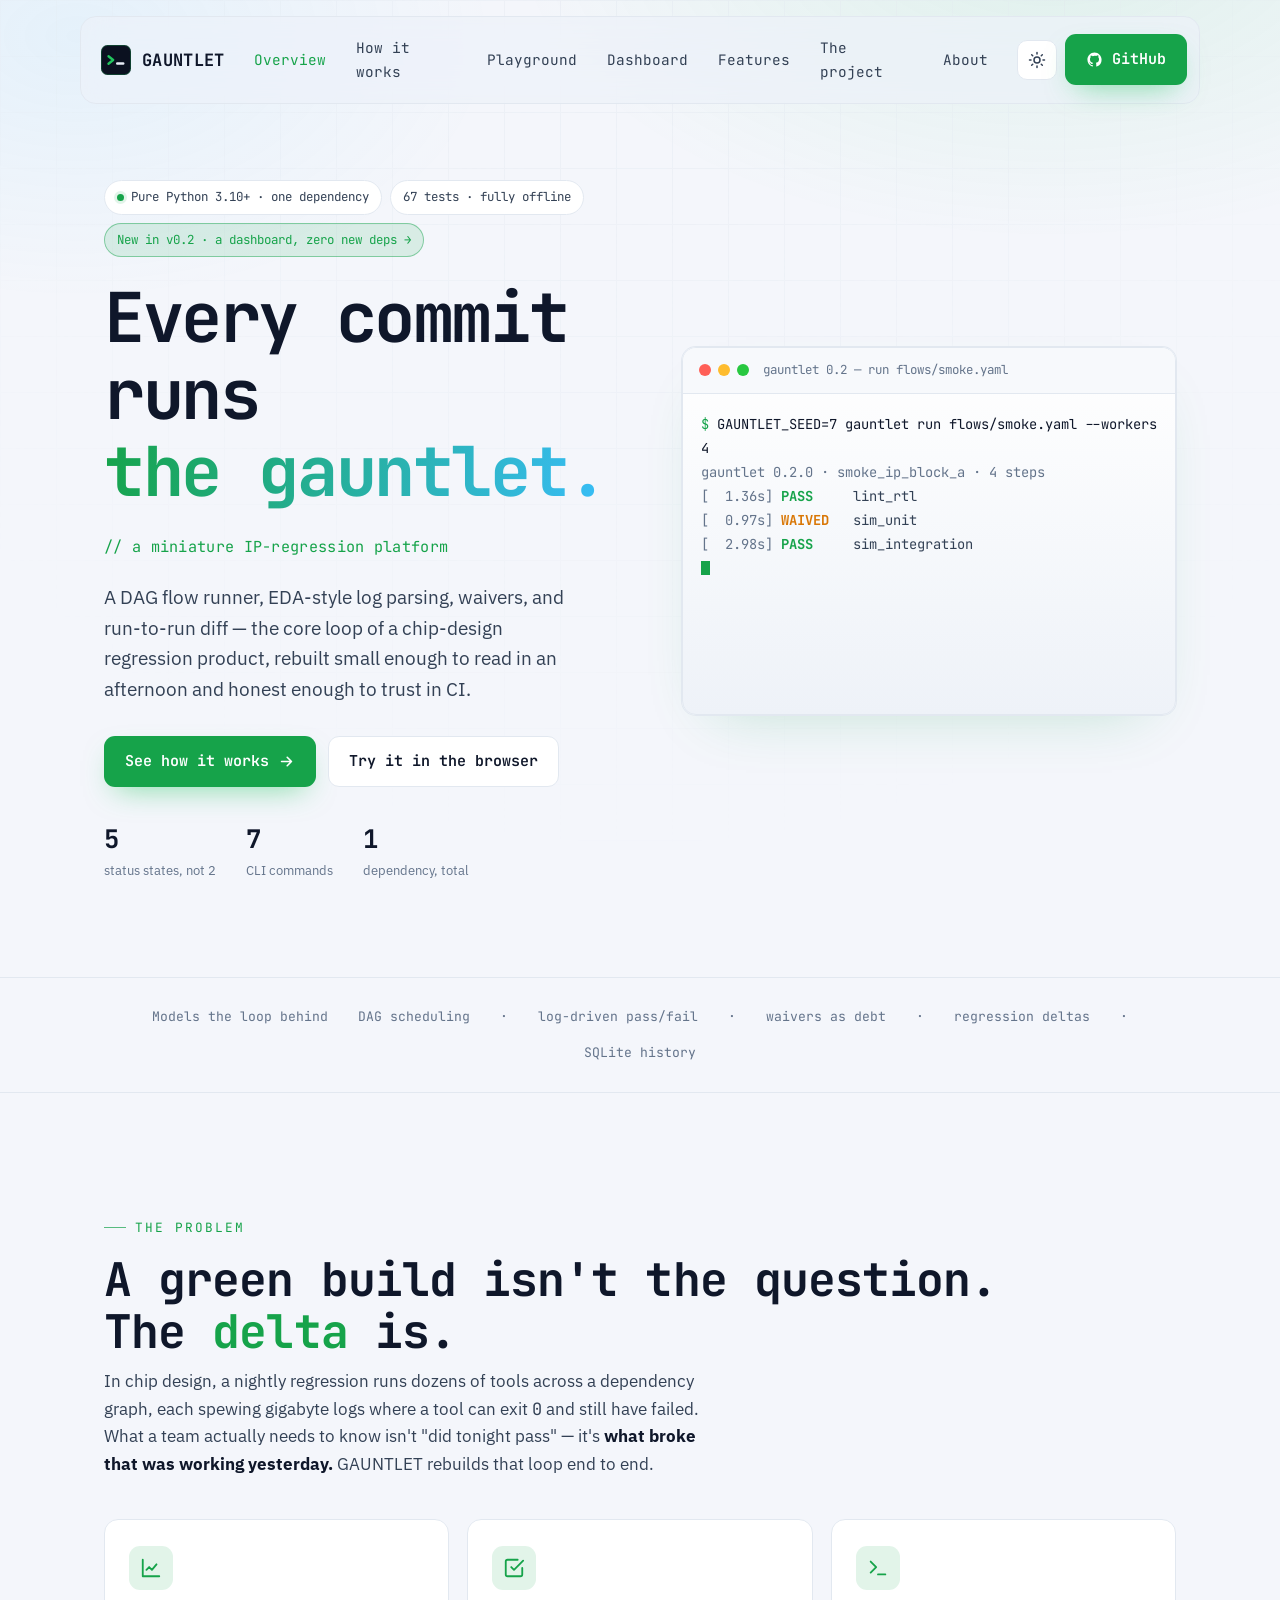
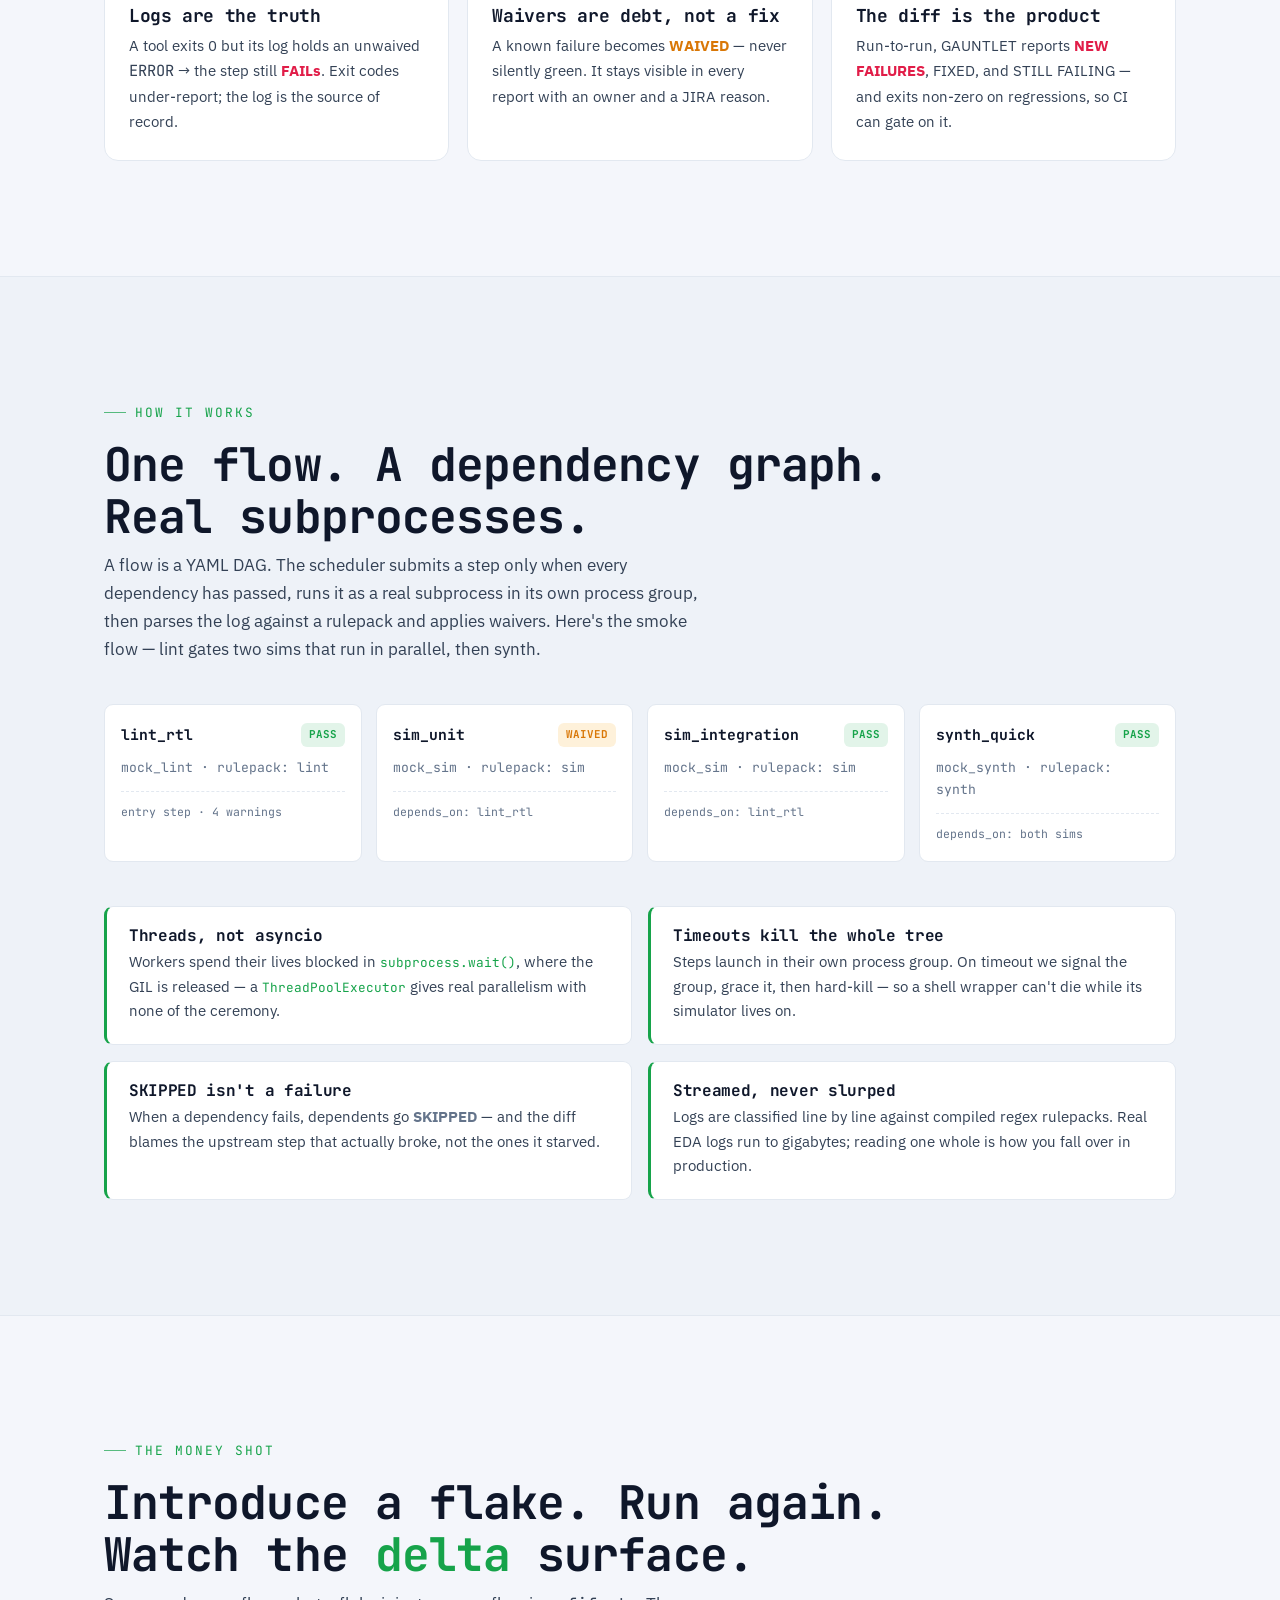
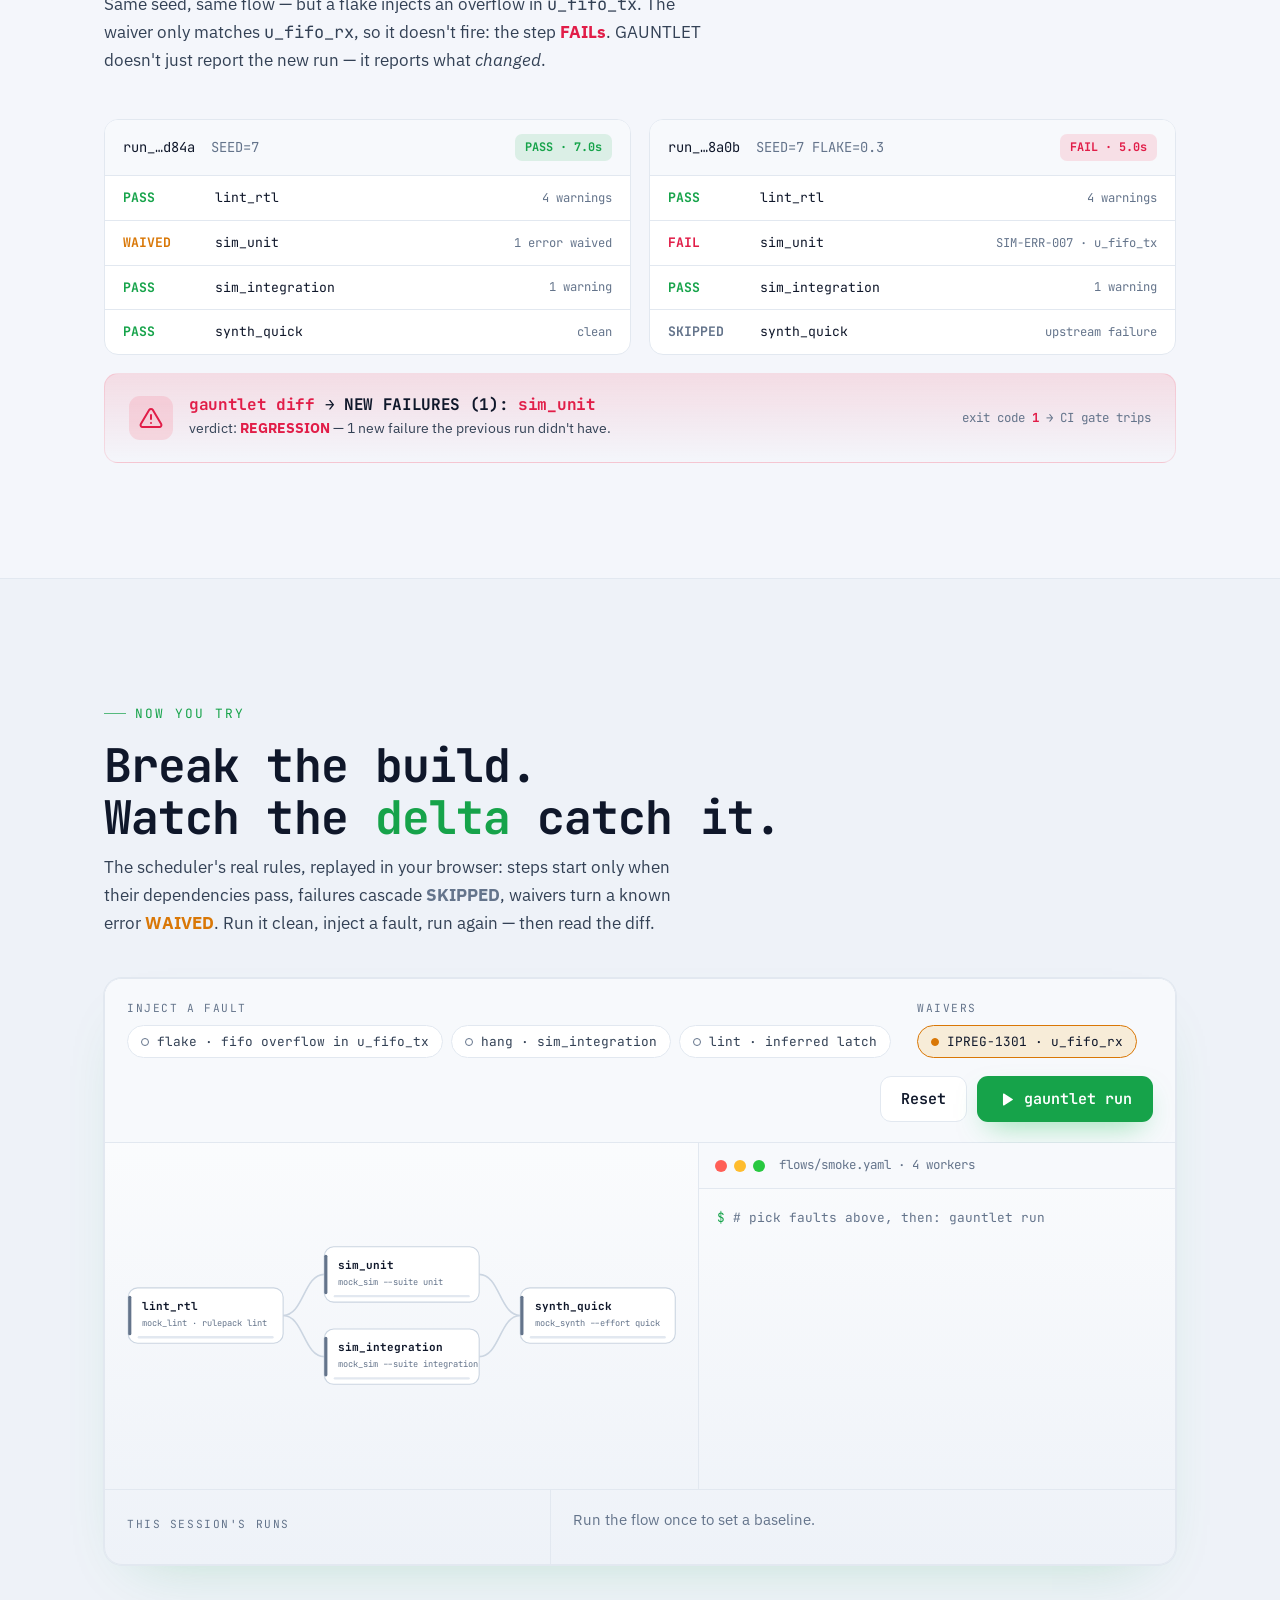
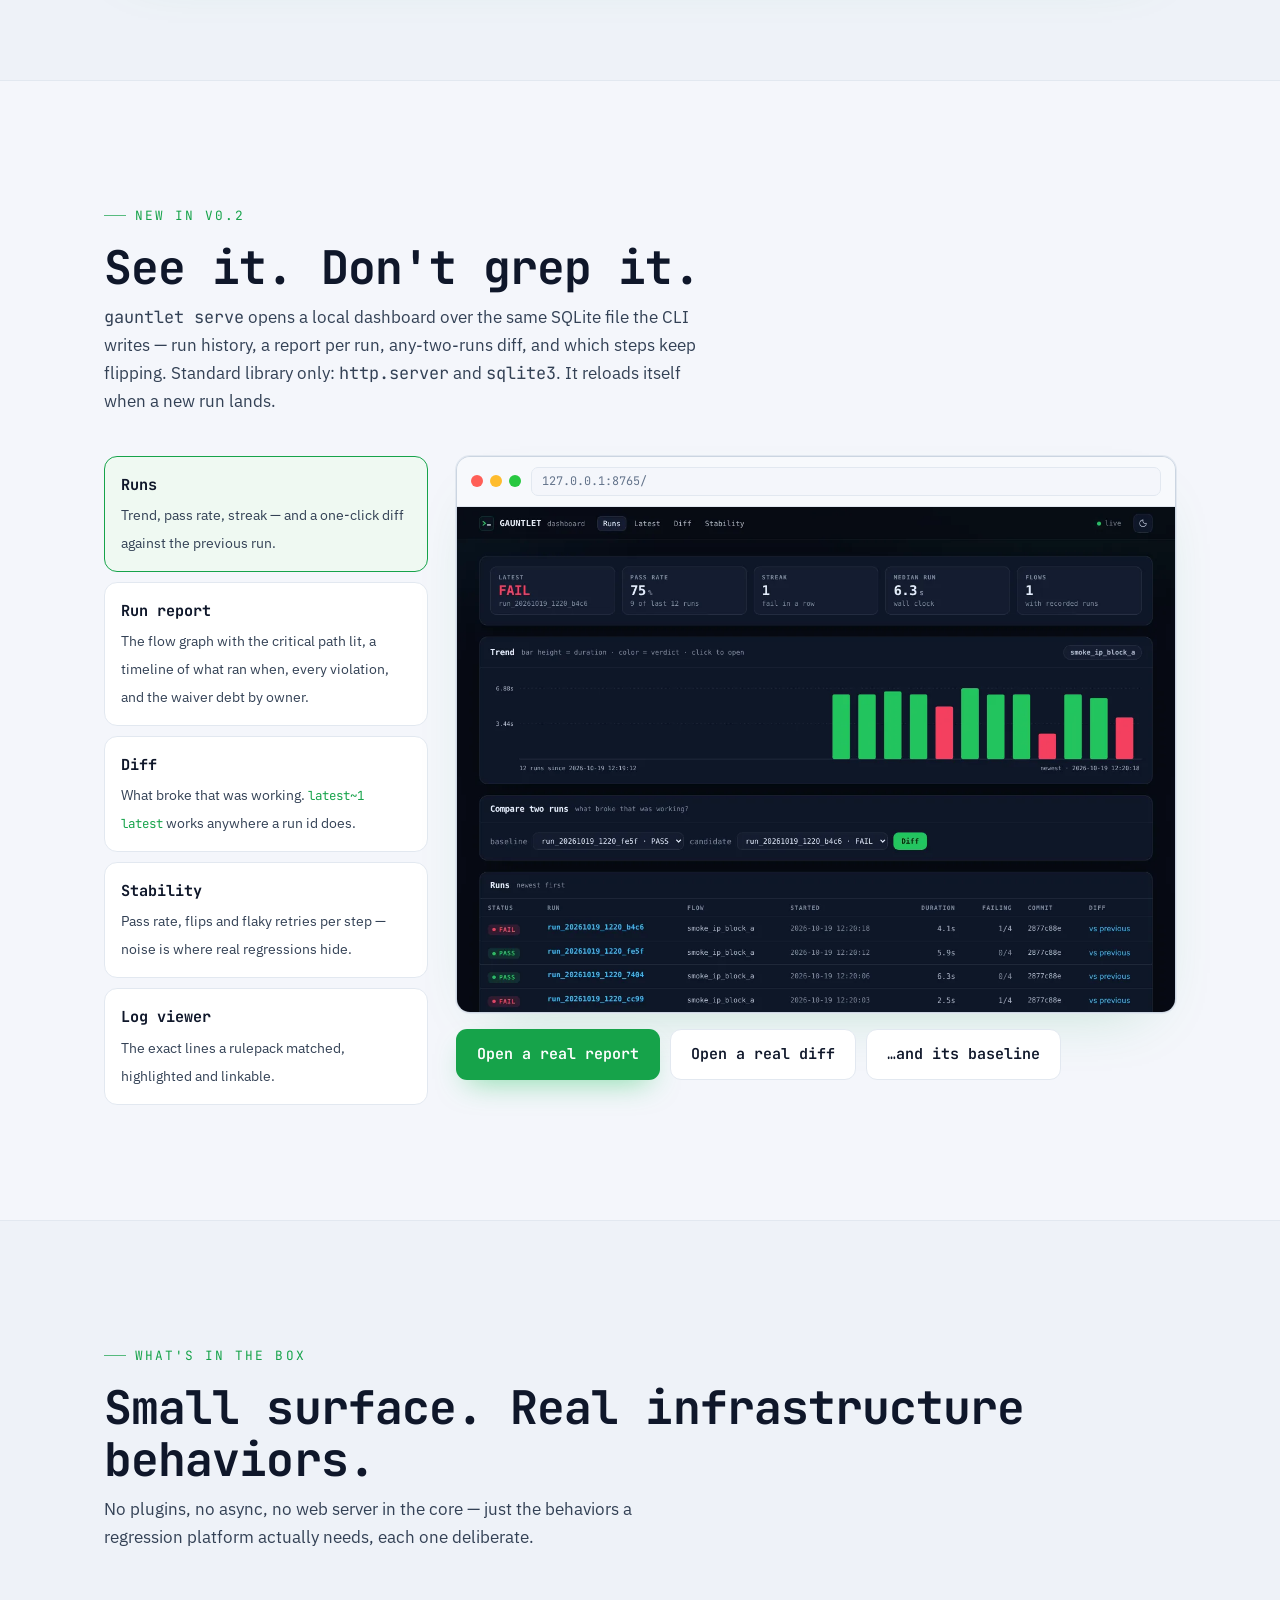
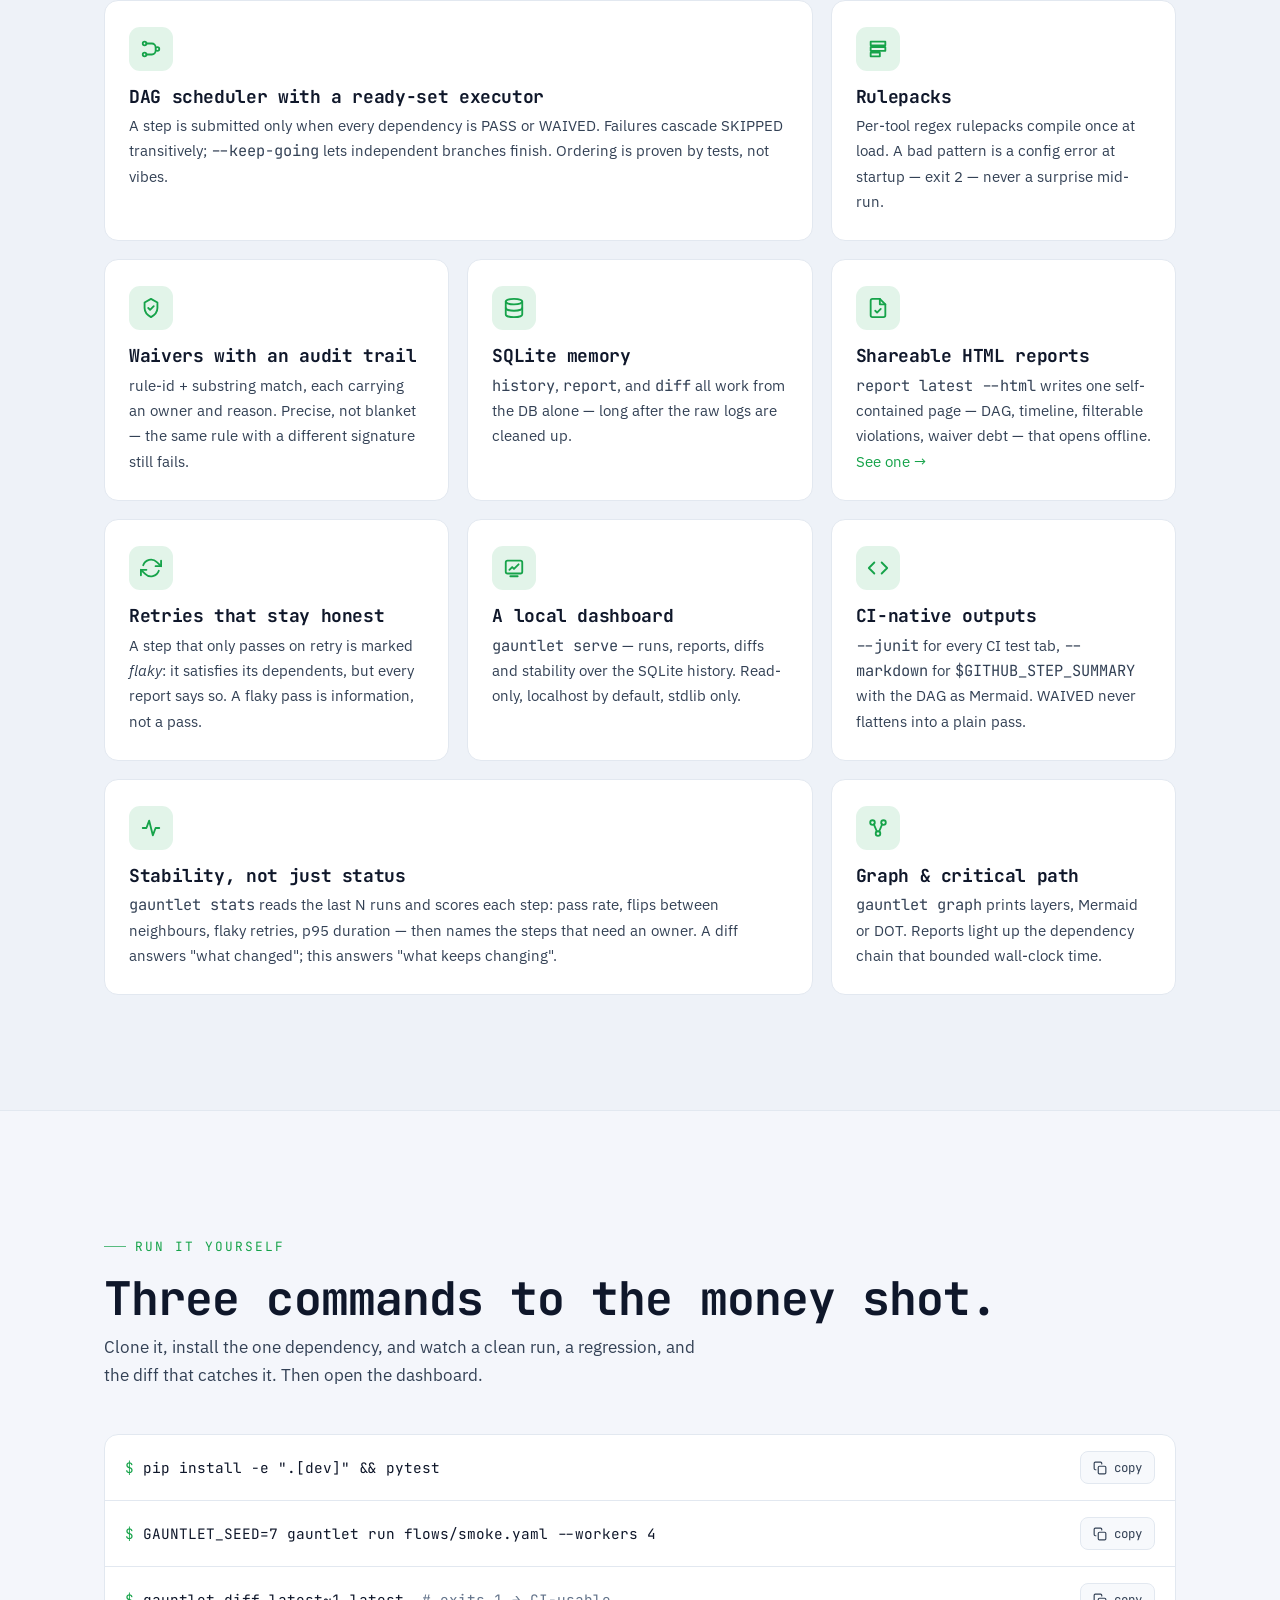
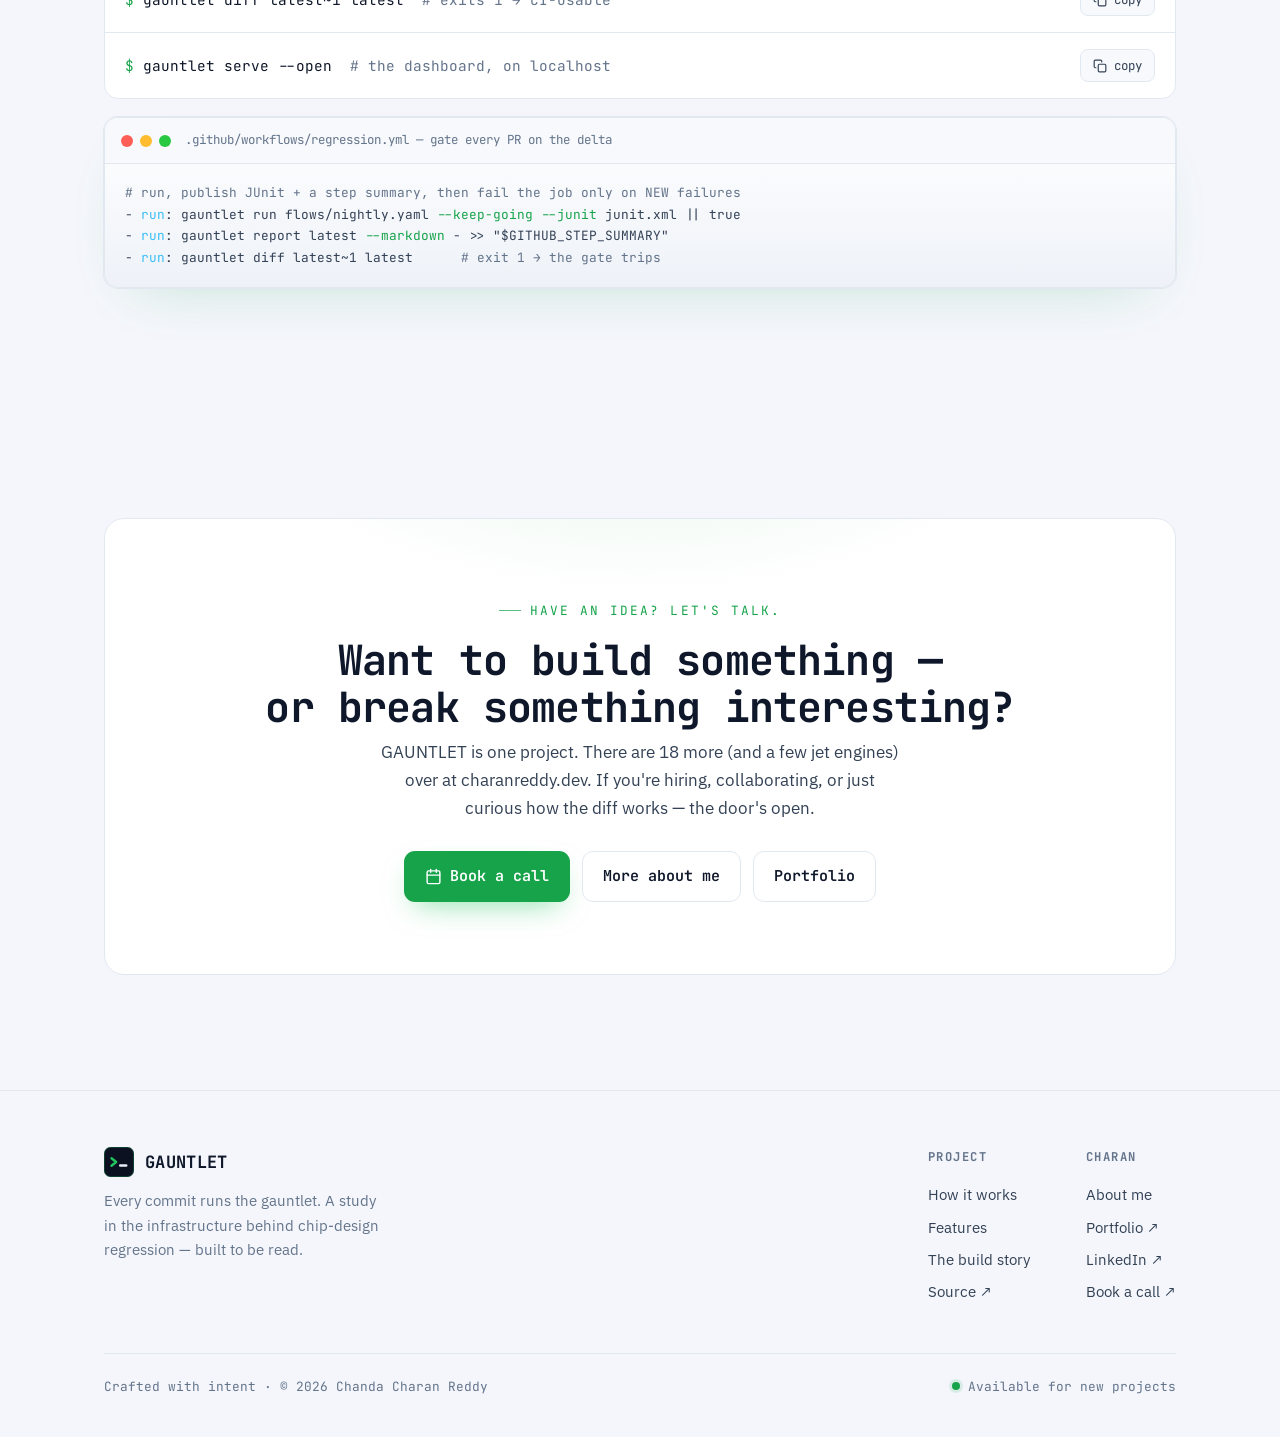
==== commit 90e5a656: "Site: an in-browser playground, a dashboard tour, real sample reports - Playground: the scheduler's " ====
--- a/web/index.html
+++ b/web/index.html
@@ -4,19 +4,31 @@
 <meta charset="utf-8">
 <meta name="viewport" content="width=device-width, initial-scale=1">
 <title>GAUNTLET — every commit runs the gauntlet</title>
-<meta name="description" content="A miniature IP-regression platform: a DAG flow runner, EDA-style log parsing, waivers, and run-to-run diff — in pure Python. Every commit runs the gauntlet.">
+<meta name="description" content="A miniature IP-regression platform: a DAG flow runner, EDA-style log parsing, waivers, run-to-run diff, and a local dashboard — in pure Python. Every commit runs the gauntlet.">
 <meta name="author" content="Chanda Charan Reddy">
-<meta name="theme-color" content="#070b14">
+<meta name="theme-color" content="#070b14" media="(prefers-color-scheme: dark)">
+<meta name="theme-color" content="#f4f6fb" media="(prefers-color-scheme: light)">
+<link rel="canonical" href="https://gauntlet-charanreddy-27s-projects.vercel.app/">
 
 <meta property="og:type" content="website">
+<meta property="og:site_name" content="GAUNTLET">
 <meta property="og:title" content="GAUNTLET — every commit runs the gauntlet">
 <meta property="og:description" content="A miniature IP-regression platform in pure Python: DAG flow runner, EDA-style log parsing, waivers, and run-to-run diff.">
-<meta property="og:image" content="og.png">
-<meta property="og:url" content="https://charanreddy.dev">
+<meta property="og:image" content="https://gauntlet-charanreddy-27s-projects.vercel.app/og.png">
+<meta property="og:image:alt" content="GAUNTLET — every commit runs the gauntlet">
+<meta property="og:url" content="https://gauntlet-charanreddy-27s-projects.vercel.app/">
 <meta name="twitter:card" content="summary_large_image">
 <meta name="twitter:title" content="GAUNTLET — every commit runs the gauntlet">
 <meta name="twitter:description" content="A miniature IP-regression platform in pure Python: DAG flow runner, EDA log parsing, waivers, run-to-run diff.">
-<meta name="twitter:image" content="og.png">
+<meta name="twitter:image" content="https://gauntlet-charanreddy-27s-projects.vercel.app/og.png">
+
+<!-- Applies the stored/system theme before first paint, so light-mode
+     visitors never see a flash of the dark default. -->
+<script>
+(function(){try{var t=localStorage.getItem("gauntlet-theme");
+if(!t)t=window.matchMedia("(prefers-color-scheme: light)").matches?"light":"dark";
+document.documentElement.setAttribute("data-theme",t);}catch(e){}})();
+</script>
 
 <link rel="icon" href="favicon.svg" type="image/svg+xml">
 <link rel="preconnect" href="https://fonts.googleapis.com">
@@ -35,6 +47,8 @@
   <div class="nav-links" id="navLinks">
     <a href="index.html" aria-current="page">Overview</a>
     <a href="index.html#how">How it works</a>
+    <a href="index.html#playground">Playground</a>
+    <a href="index.html#dashboard">Dashboard</a>
     <a href="index.html#features">Features</a>
     <a href="project.html">The project</a>
     <a href="about.html">About</a>
@@ -44,7 +58,7 @@
       <svg class="moon" viewBox="0 0 24 24" fill="none" stroke="currentColor" stroke-width="2" stroke-linecap="round" stroke-linejoin="round" aria-hidden="true"><path d="M21 12.79A9 9 0 1 1 11.21 3 7 7 0 0 0 21 12.79z"/></svg>
       <svg class="sun" viewBox="0 0 24 24" fill="none" stroke="currentColor" stroke-width="2" stroke-linecap="round" stroke-linejoin="round" aria-hidden="true"><circle cx="12" cy="12" r="4"/><path d="M12 2v2M12 20v2M4.9 4.9l1.4 1.4M17.7 17.7l1.4 1.4M2 12h2M20 12h2M4.9 19.1l1.4-1.4M17.7 6.3l1.4-1.4"/></svg>
     </button>
-    <a class="btn btn-primary" href="https://github.com/charanreddy-27" target="_blank" rel="noopener">
+    <a class="btn btn-primary" href="https://github.com/charanreddy-27/GAUNTLET" target="_blank" rel="noopener">
       <svg viewBox="0 0 24 24" fill="currentColor" aria-hidden="true"><path d="M12 2C6.48 2 2 6.58 2 12.26c0 4.5 2.87 8.32 6.84 9.67.5.1.68-.22.68-.49 0-.24-.01-.87-.01-1.71-2.78.62-3.37-1.37-3.37-1.37-.45-1.18-1.11-1.5-1.11-1.5-.91-.64.07-.62.07-.62 1 .07 1.53 1.06 1.53 1.06.89 1.56 2.34 1.11 2.91.85.09-.66.35-1.11.63-1.36-2.22-.26-4.56-1.14-4.56-5.07 0-1.12.39-2.03 1.03-2.75-.1-.26-.45-1.3.1-2.71 0 0 .84-.28 2.75 1.05A9.36 9.36 0 0 1 12 6.84c.85 0 1.71.12 2.51.34 1.91-1.33 2.75-1.05 2.75-1.05.55 1.41.2 2.45.1 2.71.64.72 1.03 1.63 1.03 2.75 0 3.94-2.34 4.81-4.57 5.06.36.32.68.94.68 1.9 0 1.37-.01 2.48-.01 2.82 0 .27.18.6.69.49A10.03 10.03 0 0 0 22 12.26C22 6.58 17.52 2 12 2z"/></svg>
       GitHub
     </a>
@@ -60,7 +74,8 @@
     <div class="hero-copy">
       <div class="badge-row">
         <span class="pill"><span class="dot"></span>Pure Python 3.10+ · one dependency</span>
-        <span class="pill">36+ tests · fully offline</span>
+        <span class="pill">67 tests · fully offline</span>
+        <a class="pill pill-new" href="#dashboard">New in v0.2 · a dashboard, zero new deps →</a>
       </div>
       <h1>Every commit runs<br><span class="grad">the gauntlet.</span></h1>
       <p class="hero-tag">// a miniature IP-regression platform</p>
@@ -74,12 +89,12 @@
           See how it works
           <svg viewBox="0 0 24 24" fill="none" stroke="currentColor" stroke-width="2.2" stroke-linecap="round" stroke-linejoin="round" aria-hidden="true"><path d="M5 12h14M13 6l6 6-6 6"/></svg>
         </a>
-        <a class="btn btn-ghost" href="project.html">Read the build story</a>
+        <a class="btn btn-ghost" href="#playground">Try it in the browser</a>
       </div>
       <div class="hero-stats">
         <div class="stat"><div class="n">5</div><div class="l">status states, not 2</div></div>
-        <div class="stat"><div class="n">4</div><div class="l">CLI commands</div></div>
-        <div class="stat"><div class="n">~3s</div><div class="l">full test suite</div></div>
+        <div class="stat"><div class="n">7</div><div class="l">CLI commands</div></div>
+        <div class="stat"><div class="n">1</div><div class="l">dependency, total</div></div>
       </div>
     </div>
 
@@ -87,7 +102,7 @@
       <div class="terminal" aria-hidden="true">
         <div class="term-bar">
           <span class="term-dots"><i></i><i></i><i></i></span>
-          <span class="term-title">gauntlet — run flows/smoke.yaml</span>
+          <span class="term-title">gauntlet 0.2 — run flows/smoke.yaml</span>
         </div>
         <div class="term-body" id="termBody"></div>
       </div>
@@ -253,6 +268,120 @@
   </div>
 </section>
 
+
+<!-- ===================================================== PLAYGROUND -->
+<section id="playground" style="background:var(--bg-2);border-top:1px solid var(--border);border-bottom:1px solid var(--border)">
+  <div class="wrap">
+    <span class="eyebrow">Now you try</span>
+    <h2 class="section-title">Break the build.<br>Watch the <span class="text-green">delta</span> catch it.</h2>
+    <p class="section-lead">
+      The scheduler's real rules, replayed in your browser: steps start only when
+      their dependencies pass, failures cascade <span class="st st-skipped">SKIPPED</span>,
+      waivers turn a known error <span class="st st-waived">WAIVED</span>. Run it clean,
+      inject a fault, run again — then read the diff.
+    </p>
+
+    <div class="pg reveal" id="pgApp">
+      <div class="pg-controls">
+        <div class="pg-group">
+          <span class="pg-label" id="pgFaultsLabel">Inject a fault</span>
+          <div class="pg-chips" role="group" aria-labelledby="pgFaultsLabel">
+            <button class="pg-toggle" type="button" data-fault="flake" aria-pressed="false">flake · fifo overflow in u_fifo_tx</button>
+            <button class="pg-toggle" type="button" data-fault="hang" aria-pressed="false">hang · sim_integration</button>
+            <button class="pg-toggle" type="button" data-fault="lint" aria-pressed="false">lint · inferred latch</button>
+          </div>
+        </div>
+        <div class="pg-group">
+          <span class="pg-label" id="pgWaiverLabel">Waivers</span>
+          <div class="pg-chips" role="group" aria-labelledby="pgWaiverLabel">
+            <button class="pg-toggle waiver" type="button" data-waiver aria-pressed="true">IPREG-1301 · u_fifo_rx</button>
+          </div>
+        </div>
+        <div class="pg-actions">
+          <button class="btn btn-ghost" type="button" id="pgReset">Reset</button>
+          <button class="btn btn-primary" type="button" id="pgRun">
+            <svg viewBox="0 0 24 24" fill="currentColor" aria-hidden="true"><path d="M7 4.5v15a1 1 0 0 0 1.5.86l12-7.5a1 1 0 0 0 0-1.72l-12-7.5A1 1 0 0 0 7 4.5z"/></svg>
+            <span>gauntlet run</span>
+          </button>
+        </div>
+      </div>
+
+      <div class="pg-stage">
+        <div class="pg-dag" id="pgDag"></div>
+        <div class="terminal pg-term">
+          <div class="term-bar">
+            <span class="term-dots"><i></i><i></i><i></i></span>
+            <span class="term-title">flows/smoke.yaml · 4 workers</span>
+          </div>
+          <div class="term-body" id="pgTerm" role="log" aria-live="polite" aria-label="Run output"></div>
+        </div>
+      </div>
+
+      <div class="pg-foot">
+        <div class="pg-hist">
+          <span class="pg-label">This session's runs</span>
+          <ol id="pgHistory" aria-label="Runs so far"></ol>
+        </div>
+        <div class="pg-diff" id="pgDiff" aria-live="polite">
+          <p class="pg-hint">Run the flow once to set a baseline.</p>
+        </div>
+      </div>
+    </div>
+  </div>
+</section>
+
+<!-- ====================================================== DASHBOARD -->
+<section id="dashboard">
+  <div class="wrap">
+    <span class="eyebrow">New in v0.2</span>
+    <h2 class="section-title">See it. Don't grep it.</h2>
+    <p class="section-lead">
+      <code>gauntlet serve</code> opens a local dashboard over the same SQLite file
+      the CLI writes — run history, a report per run, any-two-runs diff, and which
+      steps keep flipping. Standard library only: <code>http.server</code> and
+      <code>sqlite3</code>. It reloads itself when a new run lands.
+    </p>
+
+    <div class="tour reveal">
+      <div class="tour-tabs" role="tablist" aria-label="Dashboard pages">
+        <button class="tour-tab" role="tab" type="button" aria-selected="true" aria-controls="shot-dashboard" id="tab-dashboard" data-url="127.0.0.1:8765/">
+          <b>Runs</b><span>Trend, pass rate, streak — and a one-click diff against the previous run.</span>
+        </button>
+        <button class="tour-tab" role="tab" type="button" aria-selected="false" aria-controls="shot-report" id="tab-report" data-url="127.0.0.1:8765/runs/latest">
+          <b>Run report</b><span>The flow graph with the critical path lit, a timeline of what ran when, every violation, and the waiver debt by owner.</span>
+        </button>
+        <button class="tour-tab" role="tab" type="button" aria-selected="false" aria-controls="shot-diff" id="tab-diff" data-url="127.0.0.1:8765/diff?a=latest~1&amp;b=latest">
+          <b>Diff</b><span>What broke that was working. <code>latest~1 latest</code> works anywhere a run id does.</span>
+        </button>
+        <button class="tour-tab" role="tab" type="button" aria-selected="false" aria-controls="shot-stats" id="tab-stats" data-url="127.0.0.1:8765/stats">
+          <b>Stability</b><span>Pass rate, flips and flaky retries per step — noise is where real regressions hide.</span>
+        </button>
+        <button class="tour-tab" role="tab" type="button" aria-selected="false" aria-controls="shot-log" id="tab-log" data-url="127.0.0.1:8765/runs/latest/log/sim_unit">
+          <b>Log viewer</b><span>The exact lines a rulepack matched, highlighted and linkable.</span>
+        </button>
+      </div>
+      <div>
+        <div class="frame">
+          <div class="frame-bar">
+            <span class="term-dots" aria-hidden="true"><i></i><i></i><i></i></span>
+            <span class="frame-url" id="tourUrl">127.0.0.1:8765/</span>
+          </div>
+          <img class="frame-shot" id="shot-dashboard" role="tabpanel" aria-labelledby="tab-dashboard" src="assets/dashboard.webp" width="1280" height="900" alt="GAUNTLET dashboard: latest run failed, 75% pass rate over 12 runs, a trend chart of run durations colored by verdict, and the run history table." loading="lazy">
+          <img class="frame-shot" id="shot-report" role="tabpanel" aria-labelledby="tab-report" src="assets/report.webp" width="1280" height="1640" alt="A run report: FAIL verdict, KPI tiles, the flow DAG with the critical path highlighted, a timeline of step windows, and the steps table." loading="lazy" hidden>
+          <img class="frame-shot" id="shot-diff" role="tabpanel" aria-labelledby="tab-diff" src="assets/diff.webp" width="1280" height="760" alt="Diff page: REGRESSION with one new failure, sim_unit went from WAIVED to FAIL; exit code 1." loading="lazy" hidden>
+          <img class="frame-shot" id="shot-stats" role="tabpanel" aria-labelledby="tab-stats" src="assets/stats.webp" width="1280" height="560" alt="Stability page: a colored status strip per step across 12 runs, pass rate bars, flips, and verdicts — sim_unit failing, lint_rtl flaky." loading="lazy" hidden>
+          <img class="frame-shot" id="shot-log" role="tabpanel" aria-labelledby="tab-log" src="assets/log.webp" width="1280" height="560" alt="Log viewer with line numbers; the unwaived SIM-ERR-007 error line is highlighted red, the waived one amber." loading="lazy" hidden>
+        </div>
+        <div class="tour-links">
+          <a class="btn btn-primary" href="demo/report.html">Open a real report</a>
+          <a class="btn btn-ghost" href="demo/diff.html">Open a real diff</a>
+          <a class="btn btn-ghost" href="demo/report-clean.html">…and its baseline</a>
+        </div>
+      </div>
+    </div>
+  </div>
+</section>
+
 <!-- ======================================================= FEATURES -->
 <section id="features" style="background:var(--bg-2);border-top:1px solid var(--border);border-bottom:1px solid var(--border)">
   <div class="wrap">
@@ -284,13 +413,33 @@
       <div class="card reveal">
         <div class="ic"><svg viewBox="0 0 24 24" fill="none" stroke="currentColor" stroke-width="2" stroke-linecap="round" stroke-linejoin="round"><path d="M14 2H6a2 2 0 0 0-2 2v16a2 2 0 0 0 2 2h12a2 2 0 0 0 2-2V8z"/><path d="M14 2v6h6M9 15l2 2 4-4"/></svg></div>
         <h3>Shareable HTML reports</h3>
-        <p><code>report &lt;run&gt; --html</code> writes one self-contained page — step summary, per-step log links, violation tables — with zero new dependencies.</p>
+        <p><code>report latest --html</code> writes one self-contained page — DAG, timeline, filterable violations, waiver debt — that opens offline. <a class="text-green" href="demo/report.html">See one →</a></p>
       </div>
       <div class="card reveal">
         <div class="ic"><svg viewBox="0 0 24 24" fill="none" stroke="currentColor" stroke-width="2" stroke-linecap="round" stroke-linejoin="round"><path d="M23 4v6h-6M1 20v-6h6"/><path d="M3.5 9a9 9 0 0 1 14.9-3.4L23 10M1 14l4.6 4.4A9 9 0 0 0 20.5 15"/></svg></div>
         <h3>Retries that stay honest</h3>
         <p>A step that only passes on retry is marked <em>flaky</em>: it satisfies its dependents, but every report says so. A flaky pass is information, not a pass.</p>
       </div>
+      <div class="card reveal">
+        <div class="ic"><svg viewBox="0 0 24 24" fill="none" stroke="currentColor" stroke-width="2" stroke-linecap="round" stroke-linejoin="round"><rect x="3" y="4" width="18" height="14" rx="2"/><path d="M7 14l3-3 2 2 5-5M8 21h8"/></svg></div>
+        <h3>A local dashboard</h3>
+        <p><code>gauntlet serve</code> — runs, reports, diffs and stability over the SQLite history. Read-only, localhost by default, stdlib only.</p>
+      </div>
+      <div class="card reveal">
+        <div class="ic"><svg viewBox="0 0 24 24" fill="none" stroke="currentColor" stroke-width="2" stroke-linecap="round" stroke-linejoin="round"><path d="M16 18l6-6-6-6M8 6l-6 6 6 6"/></svg></div>
+        <h3>CI-native outputs</h3>
+        <p><code>--junit</code> for every CI test tab, <code>--markdown</code> for <code>$GITHUB_STEP_SUMMARY</code> with the DAG as Mermaid. WAIVED never flattens into a plain pass.</p>
+      </div>
+      <div class="card span-2 reveal">
+        <div class="ic"><svg viewBox="0 0 24 24" fill="none" stroke="currentColor" stroke-width="2" stroke-linecap="round" stroke-linejoin="round"><path d="M3 12h4l3-8 4 16 3-8h4"/></svg></div>
+        <h3>Stability, not just status</h3>
+        <p><code>gauntlet stats</code> reads the last N runs and scores each step: pass rate, flips between neighbours, flaky retries, p95 duration — then names the steps that need an owner. A diff answers "what changed"; this answers "what keeps changing".</p>
+      </div>
+      <div class="card reveal">
+        <div class="ic"><svg viewBox="0 0 24 24" fill="none" stroke="currentColor" stroke-width="2" stroke-linecap="round" stroke-linejoin="round"><circle cx="6" cy="6" r="2.5"/><circle cx="18" cy="6" r="2.5"/><circle cx="12" cy="18" r="2.5"/><path d="M7.5 8l3.3 7.8M16.5 8l-3.3 7.8"/></svg></div>
+        <h3>Graph &amp; critical path</h3>
+        <p><code>gauntlet graph</code> prints layers, Mermaid or DOT. Reports light up the dependency chain that bounded wall-clock time.</p>
+      </div>
     </div>
   </div>
 </section>
@@ -300,7 +449,7 @@
   <div class="wrap">
     <span class="eyebrow">Run it yourself</span>
     <h2 class="section-title">Three commands to the money shot.</h2>
-    <p class="section-lead">Clone it, install the one dependency, and watch a clean run, a regression, and the diff that catches it.</p>
+    <p class="section-lead">Clone it, install the one dependency, and watch a clean run, a regression, and the diff that catches it. Then open the dashboard.</p>
 
     <div class="install">
       <div class="il">
@@ -312,9 +461,24 @@
         <button class="copy-btn" type="button" data-copy="GAUNTLET_SEED=7 gauntlet run flows/smoke.yaml --workers 4"><svg viewBox="0 0 24 24" fill="none" stroke="currentColor" stroke-width="2" stroke-linecap="round" stroke-linejoin="round"><rect x="9" y="9" width="13" height="13" rx="2"/><path d="M5 15H4a2 2 0 0 1-2-2V4a2 2 0 0 1 2-2h9a2 2 0 0 1 2 2v1"/></svg>copy</button>
       </div>
       <div class="il">
-        <span class="txt"><span class="p">$</span> <span class="c">gauntlet diff &lt;run_1&gt; &lt;run_2&gt;&nbsp;&nbsp;<span style="color:var(--muted)"># exits 1 → CI-usable</span></span></span>
-        <button class="copy-btn" type="button" data-copy="gauntlet diff <run_1> <run_2>"><svg viewBox="0 0 24 24" fill="none" stroke="currentColor" stroke-width="2" stroke-linecap="round" stroke-linejoin="round"><rect x="9" y="9" width="13" height="13" rx="2"/><path d="M5 15H4a2 2 0 0 1-2-2V4a2 2 0 0 1 2-2h9a2 2 0 0 1 2 2v1"/></svg>copy</button>
-      </div>
+        <span class="txt"><span class="p">$</span> <span class="c">gauntlet diff latest~1 latest&nbsp;&nbsp;<span style="color:var(--muted)"># exits 1 → CI-usable</span></span></span>
+        <button class="copy-btn" type="button" data-copy="gauntlet diff latest~1 latest"><svg viewBox="0 0 24 24" fill="none" stroke="currentColor" stroke-width="2" stroke-linecap="round" stroke-linejoin="round"><rect x="9" y="9" width="13" height="13" rx="2"/><path d="M5 15H4a2 2 0 0 1-2-2V4a2 2 0 0 1 2-2h9a2 2 0 0 1 2 2v1"/></svg>copy</button>
+      </div>
+      <div class="il">
+        <span class="txt"><span class="p">$</span> <span class="c">gauntlet serve --open&nbsp;&nbsp;<span style="color:var(--muted)"># the dashboard, on localhost</span></span></span>
+        <button class="copy-btn" type="button" data-copy="gauntlet serve --open"><svg viewBox="0 0 24 24" fill="none" stroke="currentColor" stroke-width="2" stroke-linecap="round" stroke-linejoin="round"><rect x="9" y="9" width="13" height="13" rx="2"/><path d="M5 15H4a2 2 0 0 1-2-2V4a2 2 0 0 1 2-2h9a2 2 0 0 1 2 2v1"/></svg>copy</button>
+      </div>
+    </div>
+
+    <div class="terminal ci-snippet reveal">
+      <div class="term-bar">
+        <span class="term-dots"><i></i><i></i><i></i></span>
+        <span class="term-title">.github/workflows/regression.yml — gate every PR on the delta</span>
+      </div>
+<pre><span class="c"># run, publish JUnit + a step summary, then fail the job only on NEW failures</span>
+- <span class="k">run</span>: gauntlet run flows/nightly.yaml <span class="s">--keep-going --junit</span> junit.xml || true
+- <span class="k">run</span>: gauntlet report latest <span class="s">--markdown</span> - &gt;&gt; "$GITHUB_STEP_SUMMARY"
+- <span class="k">run</span>: gauntlet diff latest~1 latest      <span class="c"># exit 1 → the gate trips</span></pre>
     </div>
   </div>
 </section>
@@ -355,7 +519,7 @@
           <a href="index.html#how">How it works</a>
           <a href="index.html#features">Features</a>
           <a href="project.html">The build story</a>
-          <a href="https://github.com/charanreddy-27" target="_blank" rel="noopener">Source ↗</a>
+          <a href="https://github.com/charanreddy-27/GAUNTLET" target="_blank" rel="noopener">Source ↗</a>
         </div>
         <div class="f-col">
           <h5>Charan</h5>
@@ -373,6 +537,7 @@
   </div>
 </footer>
 
-<script src="main.js"></script>
+<script src="main.js" defer></script>
+<script src="playground.js" defer></script>
 </body>
 </html>
--- a/web/styles.css
+++ b/web/styles.css
@@ -636,3 +636,133 @@
   .hero-stats { gap: 20px; }
   .footer .f-cols { gap: 32px; }
 }
+
+/* ========================================================== playground */
+.pg {
+  margin-top: 40px;
+  border: 1px solid var(--border);
+  border-radius: 18px;
+  background: linear-gradient(180deg, var(--surface), var(--bg-2));
+  box-shadow: var(--shadow-glow);
+  overflow: hidden;
+}
+.pg-controls {
+  display: flex; flex-wrap: wrap; align-items: flex-end; gap: 18px 26px;
+  padding: 20px 22px; border-bottom: 1px solid var(--border); background: var(--surface-2);
+}
+.pg-group { display: flex; flex-direction: column; gap: 8px; min-width: 0; }
+.pg-label { font-family: var(--font-mono); font-size: 0.7rem; letter-spacing: 0.14em; text-transform: uppercase; color: var(--muted); }
+.pg-chips { display: flex; flex-wrap: wrap; gap: 8px; }
+.pg-toggle {
+  display: inline-flex; align-items: center; gap: 8px;
+  font-family: var(--font-mono); font-size: 0.8rem; color: var(--text-2);
+  background: var(--surface); border: 1px solid var(--border); border-radius: 999px;
+  padding: 7px 13px; cursor: pointer;
+  transition: color .2s var(--ease), border-color .2s var(--ease), background .2s var(--ease);
+}
+.pg-toggle::before { content: ""; width: 8px; height: 8px; border-radius: 50%; border: 1.5px solid var(--muted); transition: inherit; }
+.pg-toggle:hover { color: var(--text); border-color: var(--border-strong); }
+.pg-toggle[aria-pressed="true"] { color: var(--text); border-color: var(--red); background: var(--red-soft); }
+.pg-toggle[aria-pressed="true"]::before { background: var(--red); border-color: var(--red); }
+.pg-toggle.waiver[aria-pressed="true"] { border-color: var(--amber); background: var(--amber-soft); }
+.pg-toggle.waiver[aria-pressed="true"]::before { background: var(--amber); border-color: var(--amber); }
+.is-running .pg-toggle { opacity: .55; cursor: not-allowed; }
+.pg-actions { display: flex; gap: 10px; margin-left: auto; }
+.pg-actions .btn:disabled { opacity: .6; cursor: progress; }
+
+.pg-stage { display: grid; grid-template-columns: minmax(0, 1.25fr) minmax(0, 1fr); }
+.pg-dag { padding: 24px 20px; border-right: 1px solid var(--border); display: grid; align-items: center; min-height: 260px; }
+.pg-dag svg { width: 100%; height: auto; display: block; font-family: var(--font-mono); overflow: visible; }
+.pg-edge { fill: none; stroke: var(--border-strong); stroke-width: 2; transition: stroke .3s var(--ease); }
+.pg-edge.lit { stroke: var(--green); }
+.pg-edge.cut { stroke: var(--red); stroke-dasharray: 5 5; opacity: .7; }
+.pg-node .box { fill: var(--surface); stroke: var(--border-strong); stroke-width: 1.4; transition: fill .3s var(--ease), stroke .3s var(--ease); }
+.pg-node .rail { fill: var(--slate); transition: fill .3s var(--ease); }
+.pg-node .name { fill: var(--text); font-size: 14px; font-weight: 700; }
+.pg-node .sub { fill: var(--muted); font-size: 11px; }
+.pg-node .track { fill: var(--border); }
+.pg-node .bar { fill: var(--cyan); }
+.pg-node.is-running .box { stroke: var(--cyan); animation: pg-pulse 1.1s ease-in-out infinite; }
+.pg-node.is-running .rail { fill: var(--cyan); }
+.pg-node.is-running .sub { fill: var(--cyan); }
+@keyframes pg-pulse { 50% { stroke-opacity: .35; } }
+.pg-node.is-PASS .box { stroke: var(--green); fill: color-mix(in srgb, var(--green) 8%, var(--surface)); }
+.pg-node.is-PASS .rail, .pg-node.is-PASS .bar { fill: var(--green); } .pg-node.is-PASS .sub { fill: var(--green); }
+.pg-node.is-WAIVED .box { stroke: var(--amber); fill: color-mix(in srgb, var(--amber) 9%, var(--surface)); }
+.pg-node.is-WAIVED .rail, .pg-node.is-WAIVED .bar { fill: var(--amber); } .pg-node.is-WAIVED .sub { fill: var(--amber); }
+.pg-node.is-FAIL .box { stroke: var(--red); fill: color-mix(in srgb, var(--red) 10%, var(--surface)); }
+.pg-node.is-FAIL .rail, .pg-node.is-FAIL .bar { fill: var(--red); } .pg-node.is-FAIL .sub { fill: var(--red); }
+.pg-node.is-TIMEOUT .box { stroke: var(--purple); fill: color-mix(in srgb, var(--purple) 10%, var(--surface)); }
+.pg-node.is-TIMEOUT .rail, .pg-node.is-TIMEOUT .bar { fill: var(--purple); } .pg-node.is-TIMEOUT .sub { fill: var(--purple); }
+.pg-node.is-SKIPPED .box { stroke: var(--slate); stroke-dasharray: 5 4; fill: transparent; }
+.pg-node.is-SKIPPED .name { fill: var(--muted); }
+
+.pg-term { margin: 0; border: 0; border-radius: 0; box-shadow: none; background: transparent; display: flex; flex-direction: column; min-width: 0; }
+.pg-term .term-body {
+  min-height: 0; height: 300px; overflow-y: auto; font-size: 0.8rem; line-height: 1.7;
+  white-space: pre; overflow-x: auto; word-break: normal;
+}
+.pg-foot { display: grid; grid-template-columns: minmax(0, 1fr) minmax(0, 1.4fr); border-top: 1px solid var(--border); }
+.pg-hist { padding: 18px 22px; border-right: 1px solid var(--border); min-width: 0; }
+.pg-hist ol { list-style: none; margin: 10px 0 0; padding: 0; display: flex; flex-wrap: wrap; gap: 8px; }
+.pg-run { display: inline-flex; align-items: center; gap: 7px; font-family: var(--font-mono); font-size: 0.74rem; padding: 5px 10px; border-radius: 8px; border: 1px solid var(--border); background: var(--surface); color: var(--muted); }
+.pg-run b { font-weight: 700; }
+.pg-run.ok b { color: var(--green); } .pg-run.bad b { color: var(--red); }
+.pg-run em { font-style: normal; }
+.pg-run.latest { border-color: var(--border-strong); color: var(--text-2); }
+.pg-empty { font-size: 0.86rem; color: var(--muted); margin: 10px 0 0; }
+.pg-diff { padding: 18px 22px; min-width: 0; }
+.pg-hint { margin: 0; color: var(--muted); font-size: 0.92rem; }
+.pg-diff-head { display: flex; flex-wrap: wrap; align-items: baseline; gap: 6px 14px; margin-bottom: 12px; }
+.pg-diff-head code { font-size: 0.8rem; color: var(--muted); }
+.pg-diff-head strong { font-family: var(--font-mono); font-size: 0.98rem; color: var(--text); }
+.pg-diff.bad .pg-diff-head strong { color: var(--red); }
+.pg-diff.ok .pg-diff-head strong { color: var(--green); }
+.pg-exit { font-family: var(--font-mono); font-size: 0.76rem; color: var(--muted); margin-left: auto; }
+.pg-buckets { display: grid; grid-template-columns: repeat(3, minmax(0, 1fr)); gap: 10px; }
+.pg-bucket { border: 1px solid var(--border); border-radius: 10px; padding: 10px 12px; background: var(--surface); min-width: 0; }
+.pg-bucket .k { display: block; font-family: var(--font-mono); font-size: 0.68rem; letter-spacing: 0.1em; text-transform: uppercase; color: var(--muted); }
+.pg-bucket .v { display: block; font-family: var(--font-mono); font-size: 0.82rem; color: var(--text); margin-top: 4px; overflow-wrap: anywhere; }
+.pg-bucket.new { border-color: color-mix(in srgb, var(--red) 40%, transparent); }
+.pg-bucket.new .k { color: var(--red); } .pg-bucket.fixed .k { color: var(--green); } .pg-bucket.still .k { color: var(--amber); }
+
+/* ======================================================= dashboard tour */
+.tour { margin-top: 40px; display: grid; grid-template-columns: minmax(0, 0.9fr) minmax(0, 2fr); gap: 28px; align-items: start; }
+.tour-tabs { display: grid; gap: 10px; }
+.tour-tab {
+  text-align: left; cursor: pointer; width: 100%;
+  border: 1px solid var(--border); border-radius: 13px; background: var(--surface);
+  padding: 15px 16px; color: var(--text-2); font: inherit;
+  transition: border-color .2s var(--ease), background .2s var(--ease), transform .2s var(--ease);
+}
+.tour-tab:hover { border-color: var(--border-strong); transform: translateX(3px); }
+.tour-tab[aria-selected="true"] { border-color: var(--green); background: color-mix(in srgb, var(--green) 7%, var(--surface)); }
+.tour-tab b { display: block; font-family: var(--font-mono); color: var(--text); font-size: 0.95rem; margin-bottom: 3px; }
+.tour-tab span { font-size: 0.88rem; }
+.tour-tab code { font-size: 0.78rem; color: var(--green); }
+.frame { border: 1px solid var(--border-strong); border-radius: 14px; overflow: hidden; background: var(--bg-2); box-shadow: var(--shadow-glow); }
+.frame-bar { display: flex; align-items: center; gap: 10px; padding: 10px 14px; border-bottom: 1px solid var(--border); background: var(--surface-2); }
+.frame-url { flex: 1; min-width: 0; font-family: var(--font-mono); font-size: 0.74rem; color: var(--muted); background: var(--bg); border: 1px solid var(--border); border-radius: 7px; padding: 4px 10px; white-space: nowrap; overflow: hidden; text-overflow: ellipsis; }
+.frame-shot { display: block; width: 100%; height: auto; max-height: 560px; object-fit: cover; object-position: top; }
+.frame-shot[hidden] { display: none; }
+.tour-links { display: flex; flex-wrap: wrap; gap: 10px; margin-top: 16px; }
+
+.ci-snippet { margin-top: 18px; }
+.ci-snippet pre { margin: 0; padding: 18px 20px; font-family: var(--font-mono); font-size: 0.8rem; line-height: 1.7; color: var(--text-2); overflow-x: auto; }
+.ci-snippet .k { color: var(--cyan); } .ci-snippet .s { color: var(--green); } .ci-snippet .c { color: var(--muted); }
+
+.pill-new { color: var(--green); border-color: color-mix(in srgb, var(--green) 45%, transparent); background: var(--green-soft); }
+.pill-new:hover { color: var(--text); }
+
+@media (max-width: 940px) {
+  .pg-stage, .pg-foot, .tour { grid-template-columns: minmax(0, 1fr); }
+  .pg-dag, .pg-hist { border-right: 0; border-bottom: 1px solid var(--border); }
+  .pg-term .term-body { height: 240px; }
+}
+@media (max-width: 620px) {
+  .pg-actions { margin-left: 0; width: 100%; }
+  .pg-actions .btn { flex: 1; }
+  .pg-buckets { grid-template-columns: minmax(0, 1fr); }
+  .pg-controls { padding: 16px; }
+  .pg-dag { padding: 16px 12px; min-height: 0; }
+}
